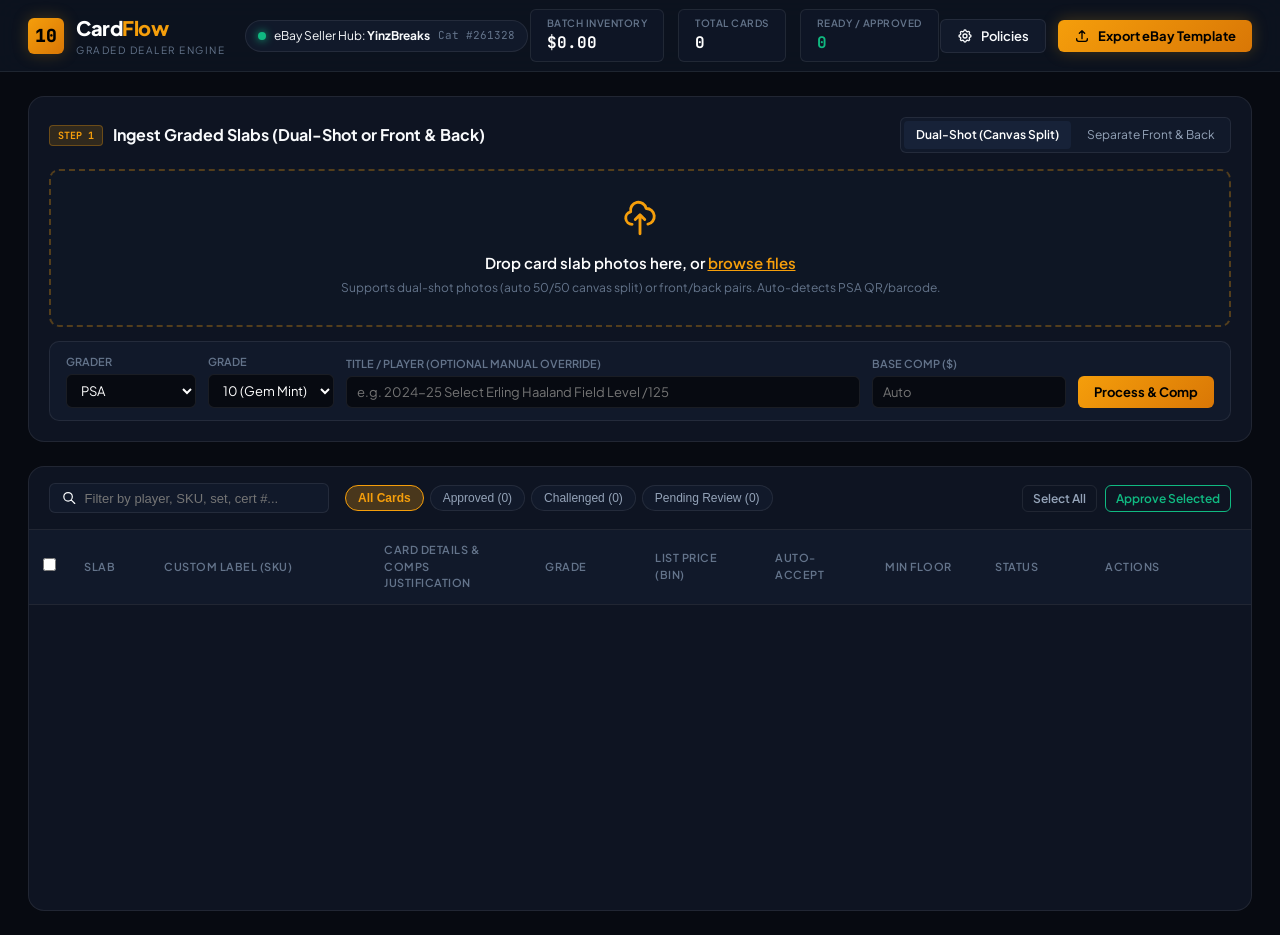
==== web/index.html @ dd4e36b8 "feat: enable multi-file selection and bulk dropzone upload with progress bar" ====
<!DOCTYPE html>
<html lang="en">
<head>
  <meta charset="UTF-8">
  <meta name="viewport" content="width=device-width, initial-scale=1.0">
  <title>CardFlow | Graded Trading Card Dealer Engine</title>
  <!-- Google Fonts: Plus Jakarta Sans & JetBrains Mono -->
  <link rel="preconnect" href="https://fonts.googleapis.com">
  <link rel="preconnect" href="https://fonts.gstatic.com" crossorigin>
  <link href="https://fonts.googleapis.com/css2?family=JetBrains+Mono:wght@400;500;600;700&family=Plus+Jakarta+Sans:wght@300;400;500;600;700;800&display=swap" rel="stylesheet">
  <link rel="stylesheet" href="/style.css?v=3">
</head>
<body>
  <div class="app-layout">
    <!-- Top Navigation & KPI Header -->
    <header class="app-header">
      <div class="header-left">
        <div class="brand-logo">
          <div class="logo-gem">
            <span>10</span>
          </div>
          <div class="brand-text">
            <h1>Card<span>Flow</span></h1>
            <span class="brand-sub">Graded Dealer Engine</span>
          </div>
        </div>
        <div class="ebay-status-pill" id="ebayStatusBtn" title="Click to configure eBay account & business policies">
          <span class="status-dot online"></span>
          <span class="status-label">eBay Seller Hub: <strong id="headerAccountName">YinzBreaks</strong></span>
          <span class="status-cat">Cat #261328</span>
        </div>
      </div>

      <!-- Batch Aggregate KPI Metrics -->
      <div class="batch-kpis">
        <div class="kpi-card">
          <span class="kpi-title">Batch Inventory</span>
          <span class="kpi-val" id="kpiTotalValue">$0.00</span>
        </div>
        <div class="kpi-card">
          <span class="kpi-title">Total Cards</span>
          <span class="kpi-val" id="kpiTotalCount">0</span>
        </div>
        <div class="kpi-card">
          <span class="kpi-title">Ready / Approved</span>
          <span class="kpi-val text-emerald" id="kpiApprovedCount">0</span>
        </div>
      </div>

      <div class="header-right">
        <button class="btn btn-secondary" id="openSettingsBtn">
          <svg width="16" height="16" fill="none" viewBox="0 0 24 24" stroke="currentColor"><path stroke-linecap="round" stroke-linejoin="round" stroke-width="2" d="M10.325 4.317c.426-1.756 2.924-1.756 3.35 0a1.724 1.724 0 002.573 1.066c1.543-.94 3.31.826 2.37 2.37a1.724 1.724 0 001.065 2.572c1.756.426 1.756 2.924 0 3.35a1.724 1.724 0 00-1.066 2.573c.94 1.543-.826 3.31-2.37 2.37a1.724 1.724 0 00-2.572 1.065c-.426 1.756-2.924 1.756-3.35 0a1.724 1.724 0 00-2.573-1.066c-1.543.94-3.31-.826-2.37-2.37a1.724 1.724 0 00-1.065-2.572c-1.756-.426-1.756-2.924 0-3.35a1.724 1.724 0 001.066-2.573c-.94-1.543.826-3.31 2.37-2.37.996.608 2.296.07 2.572-1.065z"/><path stroke-linecap="round" stroke-linejoin="round" stroke-width="2" d="M15 12a3 3 0 11-6 0 3 3 0 016 0z"/></svg>
          Policies
        </button>
        <button class="btn btn-primary btn-glow" id="exportEbayBtn">
          <svg width="16" height="16" fill="none" viewBox="0 0 24 24" stroke="currentColor"><path stroke-linecap="round" stroke-linejoin="round" stroke-width="2" d="M4 16v1a3 3 0 003 3h10a3 3 0 003-3v-1m-4-8l-4-4m0 0L8 8m4-4v12"/></svg>
          Export eBay Template
        </button>
      </div>
    </header>

    <!-- Main Workspace Content -->
    <main class="main-content">
      <!-- Ingestion & Upload Drawer / Panel -->
      <section class="ingestion-section">
        <div class="section-header">
          <div class="section-title">
            <span class="badge-tag">STEP 1</span>
            <h2>Ingest Graded Slabs (Dual-Shot or Front & Back)</h2>
          </div>
          <div class="upload-mode-toggle">
            <label class="mode-radio active">
              <input type="radio" name="uploadMode" value="dual" checked>
              <span>Dual-Shot (Canvas Split)</span>
            </label>
            <label class="mode-radio">
              <input type="radio" name="uploadMode" value="separate">
              <span>Separate Front & Back</span>
            </label>
          </div>
        </div>

        <div class="upload-box-wrapper" id="dropZone">
          <div class="drop-zone-inner" id="dropZoneInner">
            <div class="drop-icon">
              <svg width="38" height="38" fill="none" viewBox="0 0 24 24" stroke="currentColor">
                <path stroke-linecap="round" stroke-linejoin="round" stroke-width="1.8" d="M7 16a4 4 0 01-.88-7.903A5 5 0 1115.9 6L16 6a5 5 0 011 9.9M15 13l-3-3m0 0l-3 3m3-3v12"/>
              </svg>
            </div>
            <div class="drop-text">
              <h3>Drop card slab photos here, or <span class="browse-link">browse files</span></h3>
              <p class="drop-hint">Supports dual-shot photos (auto 50/50 canvas split) or front/back pairs. Auto-detects PSA QR/barcode.</p>
            </div>
            <input type="file" id="fileInput" accept="image/jpeg,image/png" multiple style="display: none;">
            <input type="file" id="frontInput" accept="image/jpeg,image/png" multiple style="display: none;">
            <input type="file" id="backInput" accept="image/jpeg,image/png" multiple style="display: none;">
          </div>

          <!-- Batch Upload Status & Progress -->
          <div class="batch-preview-bar" id="batchPreviewBar" style="display: none;">
            <div class="batch-info">
              <span class="badge-tag" id="batchCountBadge">0 SLABS QUEUED</span>
              <span class="batch-detail" id="batchDetailText">Ready for bulk ingestion</span>
            </div>
            <button class="btn btn-sm btn-secondary" id="clearBatchBtn" type="button">Clear Batch</button>
          </div>

          <div class="upload-progress-wrap" id="uploadProgressWrap" style="display: none;">
            <div class="progress-bar-track">
              <div class="progress-bar-fill" id="uploadProgressBar" style="width: 0%;"></div>
            </div>
            <div class="progress-status-text" id="uploadProgressText">Processing 1 of 10...</div>
          </div>

          <!-- Quick Slab Meta Extractor Fields (Optional Overrides) -->
          <div class="quick-meta-bar">
            <div class="meta-field">
              <label>Grader</label>
              <select id="quickGrader">
                <option value="PSA" selected>PSA</option>
                <option value="BGS">BGS (Beckett)</option>
                <option value="CGC">CGC</option>
                <option value="SGC">SGC</option>
              </select>
            </div>
            <div class="meta-field">
              <label>Grade</label>
              <select id="quickGrade">
                <option value="10" selected>10 (Gem Mint)</option>
                <option value="9.5">9.5 (Mint+)</option>
                <option value="9">9 (Mint)</option>
                <option value="8.5">8.5 (NM-MT+)</option>
                <option value="8">8 (NM-MT)</option>
              </select>
            </div>
            <div class="meta-field meta-flex">
              <label>Title / Player (Optional manual override)</label>
              <input type="text" id="quickTitle" placeholder="e.g. 2024-25 Select Erling Haaland Field Level /125">
            </div>
            <div class="meta-field">
              <label>Base Comp ($)</label>
              <input type="number" id="quickBasePrice" placeholder="Auto" step="0.01">
            </div>
            <button class="btn btn-primary" id="processUploadBtn">
              <span>Process & Comp</span>
            </button>
          </div>
        </div>
      </section>

      <!-- Batch Dealer Table Section -->
      <section class="dealer-table-section">
        <div class="table-toolbar">
          <div class="toolbar-left">
            <div class="search-box">
              <svg width="16" height="16" fill="none" viewBox="0 0 24 24" stroke="currentColor"><path stroke-linecap="round" stroke-linejoin="round" stroke-width="2" d="M21 21l-6-6m2-5a7 7 0 11-14 0 7 7 0 0114 0z"/></svg>
              <input type="text" id="tableSearch" placeholder="Filter by player, SKU, set, cert #...">
            </div>
            <div class="filter-pills">
              <button class="pill active" data-filter="all">All Cards</button>
              <button class="pill" data-filter="APPROVED">Approved (<span id="countApproved">0</span>)</button>
              <button class="pill" data-filter="CHALLENGED">Challenged (<span id="countChallenged">0</span>)</button>
              <button class="pill" data-filter="COMPED">Pending Review (<span id="countComped">0</span>)</button>
            </div>
          </div>
          <div class="toolbar-right">
            <button class="btn btn-outline btn-sm" id="selectAllBtn">Select All</button>
            <button class="btn btn-outline-success btn-sm" id="approveSelectedBtn">Approve Selected</button>
          </div>
        </div>

        <div class="table-container">
          <table class="card-grid-table">
            <thead>
              <tr>
                <th width="40"><input type="checkbox" id="masterCheckbox"></th>
                <th width="80">Slab</th>
                <th width="220">Custom Label (SKU)</th>
                <th>Card Details & Comps Justification</th>
                <th width="110">Grade</th>
                <th width="120">List Price (BIN)</th>
                <th width="110">Auto-Accept</th>
                <th width="110">Min Floor</th>
                <th width="110">Status</th>
                <th width="160">Actions</th>
              </tr>
            </thead>
            <tbody id="cardTableBody">
              <!-- Dynamically rendered card rows -->
            </tbody>
          </table>
          <div class="table-empty-state" id="tableEmptyState" style="display: none;">
            <p>No cards match your filter criteria.</p>
          </div>
        </div>
      </section>
    </main>
  </div>

  <!-- INSPECT & CHALLENGE COMP MODAL -->
  <div class="modal-backdrop" id="challengeModal">
    <!-- Floating Backdrop Navigation Buttons -->
    <button class="floating-nav-btn floating-prev" id="floatingPrevCardBtn" title="Previous Record (← key)">
      <svg width="22" height="22" fill="none" viewBox="0 0 24 24" stroke="currentColor">
        <path stroke-linecap="round" stroke-linejoin="round" stroke-width="2.5" d="M15 19l-7-7 7-7"/>
      </svg>
    </button>
    <button class="floating-nav-btn floating-next" id="floatingNextCardBtn" title="Next Record (→ key)">
      <svg width="22" height="22" fill="none" viewBox="0 0 24 24" stroke="currentColor">
        <path stroke-linecap="round" stroke-linejoin="round" stroke-width="2.5" d="M9 5l7 7-7 7"/>
      </svg>
    </button>

    <div class="modal-drawer">
      <div class="modal-header">
        <div class="modal-title-wrap">
          <div class="modal-tag-row">
            <span class="badge-tag">INSPECT & CHALLENGE</span>
            <div class="modal-nav-controls">
              <button class="nav-arrow-btn" id="modalPrevCardBtn" title="Previous Record (← key)">
                <svg width="14" height="14" fill="none" viewBox="0 0 24 24" stroke="currentColor"><path stroke-linecap="round" stroke-linejoin="round" stroke-width="2.5" d="M15 19l-7-7 7-7"/></svg>
              </button>
              <span class="nav-counter-pill" id="modalNavCounter">Card 1 of 18</span>
              <button class="nav-arrow-btn" id="modalNextCardBtn" title="Next Record (→ key)">
                <svg width="14" height="14" fill="none" viewBox="0 0 24 24" stroke="currentColor"><path stroke-linecap="round" stroke-linejoin="round" stroke-width="2.5" d="M9 5l7 7-7 7"/></svg>
              </button>
              <span class="keyboard-nav-hint"><kbd>←</kbd> <kbd>→</kbd></span>
            </div>
          </div>
          <h2 id="modalCardTitle">2022-23 Panini Donruss FIFA Alejandro Garnacho</h2>
        </div>
        <button class="modal-close" id="closeModalBtn">&times;</button>
      </div>

      <div class="modal-body">
        <!-- Left: Interactive 3D Flip Card Component -->
        <div class="modal-col-left">
          <div class="flip-card-viewport">
            <div class="flip-card-inner" id="modalFlipCard">
              <div class="flip-card-front">
                <img id="modalFrontImg" src="" alt="Card Front">
                <span class="flip-tag">FRONT</span>
              </div>
              <div class="flip-card-back">
                <img id="modalBackImg" src="" alt="Card Back">
                <span class="flip-tag">BACK</span>
              </div>
            </div>
          </div>
          <div class="flip-controls">
            <button class="btn btn-secondary btn-sm" id="flipToggleBtn">
              <svg width="14" height="14" fill="none" viewBox="0 0 24 24" stroke="currentColor"><path stroke-linecap="round" stroke-linejoin="round" stroke-width="2" d="M4 4v5h.582m15.356 2A8.001 8.001 0 004.582 9m0 0H9m11 11v-5h-.581m0 0a8.003 8.003 0 01-15.357-2m15.357 2H15"/></svg>
              Flip Slab (Front / Back)
            </button>
            <span class="flip-hint">Click card or button to inspect reverse scan</span>
          </div>

          <div class="sku-display-box">
            <label>Custom Label (SKU)</label>
            <div class="sku-code" id="modalSkuCode">MUN-GARNACHO-199-PSA10</div>
            <div class="cert-code" id="modalCertCode">Cert #101889066 • PSA Gem Mint 10</div>
          </div>
        </div>

        <!-- Right: Valuation Engine, Comps Table & Challenge Prompt -->
        <div class="modal-col-right">
          <!-- Valuation Justification Rationale Box -->
          <div class="rationale-box">
            <div class="rationale-header">
              <svg width="18" height="18" fill="none" viewBox="0 0 24 24" stroke="currentColor"><path stroke-linecap="round" stroke-linejoin="round" stroke-width="2" d="M9 12l2 2 4-4m5.618-4.016A11.955 11.955 0 0112 2.944a11.955 11.955 0 01-8.618 3.04A12.02 12.02 0 003 9c0 5.591 3.824 10.29 9 11.622 5.176-1.332 9-6.03 9-11.622 0-1.042-.133-2.052-.382-3.016z"/></svg>
              <span>Valuation Logic & Comp Justification</span>
            </div>
            <p id="modalJustificationText" class="rationale-text"></p>
          </div>

          <!-- Recent Historical Comps Table -->
          <div class="comps-table-wrap">
            <h4>Recent Comparable Sales</h4>
            <table class="comps-table">
              <thead>
                <tr>
                  <th>Platform</th>
                  <th>Date</th>
                  <th>Grade</th>
                  <th style="text-align: right;">Sale Price</th>
                </tr>
              </thead>
              <tbody id="modalCompsBody">
                <!-- Comps populated by JS -->
              </tbody>
            </table>
          </div>

          <!-- Challenge Prompt & Pricing Overrides -->
          <div class="challenge-editor-wrap">
            <div class="challenge-header">
              <h4>Challenge This Comp</h4>
              <span class="challenge-sub">Submit feedback or enter manual prices to re-evaluate floors</span>
            </div>

            <textarea id="challengeFeedback" placeholder="e.g. This is a serial numbered /25 Pink parallel, not the unnumbered base. High demand rookie piece. Bump price 20%."></textarea>

            <div class="quick-chips">
              <button class="chip" data-text="+15% Serial Numbered / Low Print">+15% Serial Numbered</button>
              <button class="chip" data-text="+10% High Demand Star">+10% Star Player</button>
              <button class="chip" data-text="-10% Liquidation Pricing">-10% Quick Sale</button>
              <button class="chip" data-text="Comp was raw, card is PSA 10">PSA 10 Premium</button>
            </div>

            <!-- Floor & Price Override Controls -->
            <div class="override-grid">
              <div class="override-field">
                <label>List Price (BIN)</label>
                <div class="input-dollar">
                  <span>$</span>
                  <input type="number" id="modalListPrice" step="0.01">
                </div>
              </div>
              <div class="override-field">
                <label>Auto-Accept (85%)</label>
                <div class="input-dollar">
                  <span>$</span>
                  <input type="number" id="modalAutoAccept" step="0.01">
                </div>
              </div>
              <div class="override-field">
                <label>Min Floor (75%)</label>
                <div class="input-dollar">
                  <span>$</span>
                  <input type="number" id="modalMinOffer" step="0.01">
                </div>
              </div>
            </div>

            <div class="modal-footer-actions">
              <button class="btn btn-secondary" id="applyChallengeBtn">
                <svg width="16" height="16" fill="none" viewBox="0 0 24 24" stroke="currentColor"><path stroke-linecap="round" stroke-linejoin="round" stroke-width="2" d="M4 4v5h.582m15.356 2A8.001 8.001 0 004.582 9m0 0H9m11 11v-5h-.581m0 0a8.003 8.003 0 01-15.357-2m15.357 2H15"/></svg>
                Recalculate with Challenge
              </button>
              <button class="btn btn-success" id="modalApproveBtn">
                <svg width="16" height="16" fill="none" viewBox="0 0 24 24" stroke="currentColor"><path stroke-linecap="round" stroke-linejoin="round" stroke-width="2" d="M5 13l4 4L19 7"/></svg>
                Approve & Save Pricing
              </button>
            </div>
          </div>
        </div>
      </div>
    </div>
  </div>

  <!-- EXPORT SUMMARY MODAL -->
  <div class="modal-backdrop" id="exportModal">
    <div class="modal-card">
      <div class="modal-header">
        <div class="modal-title-wrap">
          <span class="badge-tag tag-emerald">READY TO UPLOAD</span>
          <h2>Generated eBay Category Bulk Template</h2>
        </div>
        <button class="modal-close" id="closeExportModalBtn">&times;</button>
      </div>
      <div class="modal-card-content">
        <div class="export-stats-grid">
          <div class="stat-box">
            <span class="stat-label">Total Listings</span>
            <span class="stat-val" id="exportTotalCount">19</span>
          </div>
          <div class="stat-box">
            <span class="stat-label">Total Inventory Value</span>
            <span class="stat-val" id="exportTotalValue">$4,124.90</span>
          </div>
          <div class="stat-box">
            <span class="stat-label">Category Target</span>
            <span class="stat-val">261328 (Singles)</span>
          </div>
        </div>

        <div class="export-policy-summary">
          <h4>Pre-Populated Business Policies:</h4>
          <ul>
            <li><strong>Shipping:</strong> <span id="exportShipping">Flat: USPSParcel $5.00</span></li>
            <li><strong>Returns:</strong> <span id="exportReturns">Returns (ID: 255419358020)</span></li>
            <li><strong>Payments:</strong> <span id="exportPayments">Payment Policy (ID: 255419355020)</span></li>
            <li><strong>Photo URLs:</strong> Validated pipe-delimited CDN endpoints</li>
          </ul>
        </div>

        <div class="download-actions">
          <a class="btn btn-primary btn-lg" id="downloadCsvBtn" href="/api/download/eBay_Bulk_Upload_Completed.csv" download>
            <svg width="18" height="18" fill="none" viewBox="0 0 24 24" stroke="currentColor"><path stroke-linecap="round" stroke-linejoin="round" stroke-width="2" d="M4 16v1a3 3 0 003 3h10a3 3 0 003-3v-1m-4-4l-4 4m0 0l-4-4m4 4V4"/></svg>
            Download eBay CSV (Recommended)
          </a>
          <a class="btn btn-secondary btn-lg" id="downloadXlsxBtn" href="/api/download/eBay_Bulk_Upload_Completed.xlsx" download>
            <svg width="18" height="18" fill="none" viewBox="0 0 24 24" stroke="currentColor"><path stroke-linecap="round" stroke-linejoin="round" stroke-width="2" d="M9 17v-2m3 2v-4m3 4v-6m2 10H7a2 2 0 01-2-2V5a2 2 0 012-2h5.586a1 1 0 01.707.293l5.414 5.414a1 1 0 01.293.707V19a2 2 0 01-2 2z"/></svg>
            Download Excel XLSX
          </a>
        </div>

        <div class="hub-link-banner">
          <p>Ready for upload? Open eBay Seller Hub Reports to submit your CSV:</p>
          <a href="https://www.ebay.com/sh/reports/uploads" target="_blank" class="btn-link">Open eBay Seller Hub Reports Uploads &rarr;</a>
        </div>
      </div>
    </div>
  </div>

  <!-- SETTINGS MODAL -->
  <div class="modal-backdrop" id="settingsModal">
    <div class="modal-card">
      <div class="modal-header">
        <div class="modal-title-wrap">
          <span class="badge-tag">SETTINGS</span>
          <h2>eBay Account & Business Policies</h2>
        </div>
        <button class="modal-close" id="closeSettingsModalBtn">&times;</button>
      </div>
      <div class="modal-card-content">
        <div class="form-group">
          <label>eBay Account User ID</label>
          <input type="text" id="settingAccount" value="YinzBreaks">
        </div>
        <div class="form-group">
          <label>Shipping Profile Name</label>
          <input type="text" id="settingShipping" value="Flat: USPSParcel $5.00, 2 business days (255602283020) - (ID: 255602283020)">
        </div>
        <div class="form-group">
          <label>Return Profile Name</label>
          <input type="text" id="settingReturns" value="Returns - (ID: 255419358020)">
        </div>
        <div class="form-group">
          <label>Payment Profile Name</label>
          <input type="text" id="settingPayments" value="Payment Policy - (ID: 255419355020)">
        </div>
        <div class="form-group">
          <label>Item Location</label>
          <input type="text" id="settingLocation" value="Bethlehem PA">
        </div>
        <div class="form-group">
          <label>Public CDN Base URL</label>
          <input type="text" id="settingCdn" value="https://cdn.jsdelivr.net/gh/YinzBreaks/ebay-card-assets@main">
        </div>
        <button class="btn btn-primary" id="saveSettingsBtn" style="width: 100%;">Save Policy Settings</button>
      </div>
    </div>
  </div>

  <script src="/app.js?v=3"></script>
</body>
</html>
---- style.css ----
:root {
  --bg-dark: #070a11;
  --bg-card: #0e1422;
  --bg-card-hover: #131b2e;
  --bg-panel: #11192a;
  --bg-accent: #172238;
  
  --border-color: rgba(255, 255, 255, 0.08);
  --border-active: rgba(245, 158, 11, 0.4);
  --border-glow: rgba(59, 130, 246, 0.5);

  --text-primary: #f8fafc;
  --text-secondary: #94a3b8;
  --text-muted: #64748b;

  --psa-gold: #f59e0b;
  --psa-gold-glow: rgba(245, 158, 11, 0.25);
  --psa-red: #ef4444;
  --bgs-blue: #3b82f6;
  --emerald: #10b981;
  --purple: #a855f7;

  --font-main: 'Plus Jakarta Sans', system-ui, -apple-system, sans-serif;
  --font-mono: 'JetBrains Mono', monospace;

  --radius-sm: 6px;
  --radius-md: 10px;
  --radius-lg: 16px;
}

* {
  box-sizing: border-box;
  margin: 0;
  padding: 0;
}

body {
  background-color: var(--bg-dark);
  color: var(--text-primary);
  font-family: var(--font-main);
  font-size: 14px;
  line-height: 1.5;
  overflow-x: hidden;
  min-height: 100vh;
}

/* Base Layout */
.app-layout {
  display: flex;
  flex-direction: column;
  min-height: 100vh;
}

/* Header */
.app-header {
  height: 72px;
  background: rgba(14, 20, 34, 0.85);
  backdrop-filter: blur(14px);
  border-bottom: 1px solid var(--border-color);
  display: flex;
  align-items: center;
  justify-content: space-between;
  padding: 0 28px;
  position: sticky;
  top: 0;
  z-index: 100;
}

.header-left {
  display: flex;
  align-items: center;
  gap: 20px;
}

.brand-logo {
  display: flex;
  align-items: center;
  gap: 12px;
}

.logo-gem {
  width: 36px;
  height: 36px;
  background: linear-gradient(135deg, #f59e0b 0%, #d97706 100%);
  border-radius: var(--radius-sm);
  display: flex;
  align-items: center;
  justify-content: center;
  font-family: var(--font-mono);
  font-weight: 800;
  font-size: 18px;
  color: #000;
  box-shadow: 0 0 16px var(--psa-gold-glow);
}

.brand-text h1 {
  font-size: 20px;
  font-weight: 800;
  letter-spacing: -0.5px;
  color: #fff;
}

.brand-text h1 span {
  color: var(--psa-gold);
}

.brand-sub {
  font-size: 10px;
  text-transform: uppercase;
  letter-spacing: 1.5px;
  color: var(--text-muted);
  display: block;
}

.ebay-status-pill {
  display: flex;
  align-items: center;
  gap: 8px;
  background: var(--bg-panel);
  border: 1px solid var(--border-color);
  padding: 6px 12px;
  border-radius: 20px;
  font-size: 12px;
  cursor: pointer;
  transition: all 0.2s ease;
}

.ebay-status-pill:hover {
  border-color: var(--psa-gold);
}

.status-dot {
  width: 8px;
  height: 8px;
  border-radius: 50%;
}

.status-dot.online {
  background: var(--emerald);
  box-shadow: 0 0 8px var(--emerald);
}

.status-cat {
  color: var(--text-muted);
  font-family: var(--font-mono);
  font-size: 11px;
}

/* KPI Cards */
.batch-kpis {
  display: flex;
  align-items: center;
  gap: 14px;
}

.kpi-card {
  background: rgba(17, 25, 42, 0.6);
  border: 1px solid var(--border-color);
  border-radius: var(--radius-sm);
  padding: 6px 16px;
  display: flex;
  flex-direction: column;
}

.kpi-title {
  font-size: 10px;
  text-transform: uppercase;
  color: var(--text-muted);
  font-weight: 600;
  letter-spacing: 0.5px;
}

.kpi-val {
  font-family: var(--font-mono);
  font-size: 16px;
  font-weight: 700;
  color: #fff;
}

.text-emerald {
  color: var(--emerald);
}

.header-right {
  display: flex;
  align-items: center;
  gap: 12px;
}

/* Buttons */
.btn {
  display: inline-flex;
  align-items: center;
  gap: 8px;
  padding: 8px 16px;
  border-radius: var(--radius-sm);
  font-family: var(--font-main);
  font-size: 13px;
  font-weight: 600;
  cursor: pointer;
  transition: all 0.2s ease;
  border: none;
  text-decoration: none;
}

.btn-primary {
  background: linear-gradient(135deg, #f59e0b 0%, #d97706 100%);
  color: #000;
  font-weight: 700;
}

.btn-primary:hover {
  filter: brightness(1.1);
  transform: translateY(-1px);
}

.btn-glow {
  box-shadow: 0 0 16px var(--psa-gold-glow);
}

.btn-secondary {
  background: var(--bg-panel);
  border: 1px solid var(--border-color);
  color: var(--text-primary);
}

.btn-secondary:hover {
  background: var(--bg-accent);
  border-color: rgba(255, 255, 255, 0.15);
}

.btn-success {
  background: var(--emerald);
  color: #fff;
}

.btn-success:hover {
  filter: brightness(1.1);
}

.btn-outline {
  background: transparent;
  border: 1px solid var(--border-color);
  color: var(--text-secondary);
}

.btn-outline:hover {
  border-color: #fff;
  color: #fff;
}

.btn-outline-success {
  background: transparent;
  border: 1px solid var(--emerald);
  color: var(--emerald);
}

.btn-outline-success:hover {
  background: rgba(16, 185, 129, 0.1);
}

.btn-sm {
  padding: 5px 10px;
  font-size: 12px;
}

.btn-lg {
  padding: 12px 20px;
  font-size: 14px;
}

.btn-link {
  color: var(--bgs-blue);
  text-decoration: none;
  font-weight: 600;
}

.btn-link:hover {
  text-decoration: underline;
}

/* Main Content Area */
.main-content {
  flex: 1;
  padding: 24px 28px;
  display: flex;
  flex-direction: column;
  gap: 24px;
}

/* Ingestion Section */
.ingestion-section {
  background: var(--bg-card);
  border: 1px solid var(--border-color);
  border-radius: var(--radius-lg);
  padding: 20px;
}

.section-header {
  display: flex;
  align-items: center;
  justify-content: space-between;
  margin-bottom: 16px;
}

.section-title {
  display: flex;
  align-items: center;
  gap: 10px;
}

.section-title h2 {
  font-size: 16px;
  font-weight: 700;
}

.badge-tag {
  background: rgba(245, 158, 11, 0.15);
  color: var(--psa-gold);
  border: 1px solid rgba(245, 158, 11, 0.3);
  padding: 2px 8px;
  border-radius: 4px;
  font-family: var(--font-mono);
  font-size: 10px;
  font-weight: 700;
}

.tag-emerald {
  background: rgba(16, 185, 129, 0.15);
  color: var(--emerald);
  border-color: rgba(16, 185, 129, 0.3);
}

.upload-mode-toggle {
  display: flex;
  background: var(--bg-panel);
  border: 1px solid var(--border-color);
  border-radius: var(--radius-sm);
  padding: 3px;
  gap: 4px;
}

.mode-radio {
  display: flex;
  align-items: center;
  padding: 5px 12px;
  border-radius: 4px;
  font-size: 12px;
  cursor: pointer;
  color: var(--text-secondary);
  transition: all 0.2s;
}

.mode-radio input {
  display: none;
}

.mode-radio.active {
  background: var(--bg-accent);
  color: #fff;
  font-weight: 600;
}

/* Drop Zone */
.upload-box-wrapper {
  display: flex;
  flex-direction: column;
  gap: 14px;
}

.drop-zone-inner {
  border: 2px dashed rgba(245, 158, 11, 0.3);
  background: rgba(17, 25, 42, 0.4);
  border-radius: var(--radius-md);
  padding: 28px;
  display: flex;
  flex-direction: column;
  align-items: center;
  justify-content: center;
  gap: 10px;
  cursor: pointer;
  transition: all 0.25s ease;
}

.drop-zone-inner:hover, .drop-zone-inner.dragover {
  border-color: var(--psa-gold);
  background: rgba(245, 158, 11, 0.05);
  box-shadow: 0 0 24px rgba(245, 158, 11, 0.1);
}

.drop-icon {
  color: var(--psa-gold);
}

.drop-text {
  text-align: center;
}

.drop-text h3 {
  font-size: 15px;
  font-weight: 600;
  color: #fff;
}

.browse-link {
  color: var(--psa-gold);
  text-decoration: underline;
}

.drop-hint {
  font-size: 12px;
  color: var(--text-muted);
  margin-top: 4px;
}

/* Batch Upload Preview & Progress */
.batch-preview-bar {
  display: flex;
  align-items: center;
  justify-content: space-between;
  background: rgba(245, 158, 11, 0.08);
  border: 1px solid rgba(245, 158, 11, 0.3);
  padding: 10px 16px;
  border-radius: var(--radius-sm);
  animation: fadeIn 0.2s ease-out;
}

.batch-info {
  display: flex;
  align-items: center;
  gap: 10px;
}

.batch-detail {
  font-size: 13px;
  color: var(--text-main);
  font-weight: 500;
}

.upload-progress-wrap {
  display: flex;
  flex-direction: column;
  gap: 6px;
  background: var(--bg-panel);
  border: 1px solid var(--border-color);
  padding: 12px 16px;
  border-radius: var(--radius-sm);
  animation: fadeIn 0.2s ease-out;
}

.progress-bar-track {
  width: 100%;
  height: 8px;
  background: var(--bg-dark);
  border-radius: 4px;
  overflow: hidden;
  border: 1px solid rgba(255, 255, 255, 0.05);
}

.progress-bar-fill {
  height: 100%;
  background: linear-gradient(90deg, var(--psa-gold), var(--emerald));
  border-radius: 4px;
  transition: width 0.3s cubic-bezier(0.4, 0, 0.2, 1);
  box-shadow: 0 0 10px var(--psa-gold-glow);
}

.progress-status-text {
  font-family: var(--font-mono);
  font-size: 12px;
  font-weight: 600;
  color: var(--psa-gold);
}

/* Quick Meta Bar */
.quick-meta-bar {
  display: flex;
  align-items: flex-end;
  gap: 12px;
  background: var(--bg-panel);
  border: 1px solid var(--border-color);
  padding: 12px 16px;
  border-radius: var(--radius-md);
}

.meta-field {
  display: flex;
  flex-direction: column;
  gap: 4px;
}

.meta-flex {
  flex: 1;
}

.meta-field label {
  font-size: 11px;
  font-weight: 600;
  color: var(--text-muted);
  text-transform: uppercase;
}

.meta-field input, .meta-field select {
  background: var(--bg-dark);
  border: 1px solid var(--border-color);
  border-radius: var(--radius-sm);
  color: #fff;
  padding: 7px 10px;
  font-size: 13px;
  font-family: var(--font-main);
  outline: none;
}

.meta-field input:focus, .meta-field select:focus {
  border-color: var(--psa-gold);
}

/* Dealer Batch Table */
.dealer-table-section {
  background: var(--bg-card);
  border: 1px solid var(--border-color);
  border-radius: var(--radius-lg);
  display: flex;
  flex-direction: column;
  overflow: hidden;
}

.table-toolbar {
  padding: 16px 20px;
  border-bottom: 1px solid var(--border-color);
  display: flex;
  align-items: center;
  justify-content: space-between;
  gap: 16px;
}

.toolbar-left {
  display: flex;
  align-items: center;
  gap: 16px;
  flex: 1;
}

.search-box {
  display: flex;
  align-items: center;
  gap: 8px;
  background: var(--bg-panel);
  border: 1px solid var(--border-color);
  border-radius: var(--radius-sm);
  padding: 6px 12px;
  width: 280px;
}

.search-box input {
  background: transparent;
  border: none;
  color: #fff;
  font-size: 13px;
  outline: none;
  width: 100%;
}

.filter-pills {
  display: flex;
  gap: 6px;
}

.pill {
  background: var(--bg-panel);
  border: 1px solid var(--border-color);
  color: var(--text-secondary);
  padding: 5px 12px;
  border-radius: 16px;
  font-size: 12px;
  cursor: pointer;
  transition: all 0.2s;
}

.pill.active {
  background: var(--psa-gold-glow);
  border-color: var(--psa-gold);
  color: var(--psa-gold);
  font-weight: 600;
}

.toolbar-right {
  display: flex;
  gap: 8px;
}

/* Table Container */
.table-container {
  overflow-x: auto;
  min-height: 380px;
}

.card-grid-table {
  width: 100%;
  border-collapse: collapse;
  text-align: left;
}

.card-grid-table th {
  background: var(--bg-panel);
  color: var(--text-muted);
  font-size: 11px;
  text-transform: uppercase;
  letter-spacing: 0.5px;
  padding: 12px 14px;
  font-weight: 600;
  border-bottom: 1px solid var(--border-color);
}

.card-grid-table td {
  padding: 12px 14px;
  border-bottom: 1px solid var(--border-color);
  vertical-align: middle;
}

.card-grid-table tbody tr {
  transition: background 0.15s ease;
}

.card-grid-table tbody tr:hover {
  background: var(--bg-card-hover);
}

/* Row Items */
.slab-thumb-wrap {
  width: 52px;
  height: 78px;
  border-radius: 6px;
  overflow: hidden;
  border: 1px solid var(--border-color);
  cursor: pointer;
  position: relative;
  background: #080c14;
  display: flex;
  align-items: center;
  justify-content: center;
  box-shadow: 0 2px 8px rgba(0, 0, 0, 0.4);
  transition: all 0.2s ease;
}

.slab-thumb-wrap img {
  width: 100%;
  height: 100%;
  object-fit: contain;
  transition: transform 0.25s ease;
}

.slab-thumb-wrap:hover {
  border-color: var(--psa-gold);
  box-shadow: 0 0 14px var(--psa-gold-glow);
}

.slab-thumb-wrap:hover img {
  transform: scale(1.08);
}

.sku-pill {
  font-family: var(--font-mono);
  font-size: 11px;
  font-weight: 700;
  background: rgba(255, 255, 255, 0.05);
  border: 1px solid var(--border-color);
  padding: 3px 8px;
  border-radius: 4px;
  color: #e2e8f0;
  display: inline-block;
  cursor: pointer;
}

.sku-pill:hover {
  border-color: var(--psa-gold);
}

.card-title-cell {
  display: flex;
  flex-direction: column;
  gap: 3px;
}

.card-title-text {
  font-size: 13px;
  font-weight: 600;
  color: #fff;
  max-width: 440px;
  white-space: nowrap;
  overflow: hidden;
  text-overflow: ellipsis;
}

.card-meta-sub {
  font-size: 11px;
  color: var(--text-secondary);
  display: flex;
  align-items: center;
  gap: 8px;
}

.justification-snippet {
  font-size: 11px;
  color: var(--psa-gold);
  background: rgba(245, 158, 11, 0.06);
  padding: 2px 6px;
  border-radius: 3px;
  margin-top: 3px;
  max-width: 480px;
  white-space: nowrap;
  overflow: hidden;
  text-overflow: ellipsis;
}

/* Badges */
.grade-badge {
  display: inline-flex;
  align-items: center;
  gap: 4px;
  font-family: var(--font-mono);
  font-size: 11px;
  font-weight: 700;
  padding: 3px 8px;
  border-radius: 4px;
  border: 1px solid transparent;
}

.badge-psa-10 {
  background: rgba(245, 158, 11, 0.15);
  color: var(--psa-gold);
  border-color: rgba(245, 158, 11, 0.4);
  box-shadow: 0 0 10px rgba(245, 158, 11, 0.15);
}

.badge-psa-9 {
  background: rgba(148, 163, 184, 0.15);
  color: #cbd5e1;
  border-color: rgba(148, 163, 184, 0.3);
}

.badge-bgs {
  background: rgba(59, 130, 246, 0.15);
  color: var(--bgs-blue);
  border-color: rgba(59, 130, 246, 0.4);
}

/* Price Inputs (Inline editable) */
.price-input-wrap {
  display: flex;
  align-items: center;
  background: var(--bg-dark);
  border: 1px solid var(--border-color);
  border-radius: 4px;
  padding: 3px 6px;
  width: 95px;
}

.price-input-wrap span {
  color: var(--text-muted);
  font-size: 12px;
  font-family: var(--font-mono);
}

.price-input-wrap input {
  background: transparent;
  border: none;
  color: #fff;
  font-family: var(--font-mono);
  font-weight: 700;
  font-size: 13px;
  width: 100%;
  outline: none;
  text-align: right;
}

.price-input-wrap:focus-within {
  border-color: var(--psa-gold);
  box-shadow: 0 0 8px rgba(245, 158, 11, 0.2);
}

/* Status Badges */
.status-tag {
  font-size: 10px;
  font-weight: 700;
  font-family: var(--font-mono);
  text-transform: uppercase;
  padding: 3px 8px;
  border-radius: 4px;
  display: inline-block;
}

.status-tag.APPROVED {
  background: rgba(16, 185, 129, 0.15);
  color: var(--emerald);
  border: 1px solid rgba(16, 185, 129, 0.3);
}

.status-tag.CHALLENGED {
  background: rgba(168, 85, 247, 0.15);
  color: var(--purple);
  border: 1px solid rgba(168, 85, 247, 0.3);
}

.status-tag.COMPED {
  background: rgba(245, 158, 11, 0.15);
  color: var(--psa-gold);
  border: 1px solid rgba(245, 158, 11, 0.3);
}

/* Actions in Table */
.action-cell {
  display: flex;
  align-items: center;
  gap: 6px;
}

/* Empty State */
.table-empty-state {
  padding: 40px;
  text-align: center;
  color: var(--text-muted);
}

/* MODALS & DRAWERS */
.modal-backdrop {
  position: fixed;
  inset: 0;
  background: rgba(0, 0, 0, 0.75);
  backdrop-filter: blur(8px);
  z-index: 1000;
  display: none;
  align-items: center;
  justify-content: center;
  opacity: 0;
  transition: opacity 0.25s ease;
}

.modal-backdrop.open {
  display: flex;
  opacity: 1;
}

/* Inspect Drawer */
.modal-drawer {
  background: var(--bg-card);
  border: 1px solid var(--border-color);
  border-radius: var(--radius-lg);
  width: 90%;
  max-width: 1060px;
  max-height: 92vh;
  display: flex;
  flex-direction: column;
  box-shadow: 0 20px 60px rgba(0, 0, 0, 0.8);
  overflow: hidden;
}

.modal-header {
  padding: 18px 24px;
  border-bottom: 1px solid var(--border-color);
  display: flex;
  align-items: center;
  justify-content: space-between;
}

/* Floating Backdrop Nav Buttons */
.floating-nav-btn {
  position: absolute;
  top: 50%;
  transform: translateY(-50%);
  width: 48px;
  height: 48px;
  border-radius: 50%;
  background: rgba(15, 23, 42, 0.88);
  border: 1px solid rgba(255, 255, 255, 0.14);
  color: var(--text-muted);
  display: flex;
  align-items: center;
  justify-content: center;
  cursor: pointer;
  backdrop-filter: blur(12px);
  box-shadow: 0 8px 32px rgba(0, 0, 0, 0.6);
  transition: all 0.2s cubic-bezier(0.4, 0, 0.2, 1);
  z-index: 1020;
}

.floating-nav-btn:hover {
  background: rgba(245, 158, 11, 0.18);
  border-color: var(--psa-gold);
  color: var(--psa-gold);
  transform: translateY(-50%) scale(1.12);
  box-shadow: 0 0 20px var(--psa-gold-glow);
}

.floating-nav-btn:active {
  transform: translateY(-50%) scale(0.95);
}

.floating-prev {
  left: max(16px, calc(50% - 530px - 64px));
}

.floating-next {
  right: max(16px, calc(50% - 530px - 64px));
}

/* Modal Title & Navigation Row */
.modal-tag-row {
  display: flex;
  align-items: center;
  gap: 12px;
}

.modal-nav-controls {
  display: inline-flex;
  align-items: center;
  gap: 6px;
  background: var(--bg-dark);
  border: 1px solid var(--border-color);
  padding: 3px 8px;
  border-radius: 20px;
}

.nav-arrow-btn {
  background: transparent;
  border: none;
  color: var(--text-muted);
  width: 22px;
  height: 22px;
  border-radius: 50%;
  display: flex;
  align-items: center;
  justify-content: center;
  cursor: pointer;
  transition: all 0.15s ease;
}

.nav-arrow-btn:hover {
  background: var(--psa-gold-glow);
  color: var(--psa-gold);
}

.nav-counter-pill {
  font-family: var(--font-mono);
  font-size: 11px;
  font-weight: 600;
  color: var(--text-main);
  padding: 0 4px;
  letter-spacing: 0.3px;
}

.keyboard-nav-hint {
  display: flex;
  align-items: center;
  gap: 3px;
  margin-left: 4px;
  border-left: 1px solid var(--border-color);
  padding-left: 8px;
}

.keyboard-nav-hint kbd {
  background: rgba(255, 255, 255, 0.08);
  border: 1px solid rgba(255, 255, 255, 0.15);
  border-radius: 4px;
  padding: 1px 5px;
  font-family: var(--font-mono);
  font-size: 10px;
  color: var(--text-muted);
  box-shadow: 0 1px 2px rgba(0, 0, 0, 0.4);
}

.modal-title-wrap h2 {
  font-size: 17px;
  font-weight: 700;
  margin-top: 4px;
}

.modal-close {
  background: transparent;
  border: none;
  color: var(--text-muted);
  font-size: 26px;
  cursor: pointer;
  line-height: 1;
}

.modal-close:hover {
  color: #fff;
}

.modal-body {
  display: grid;
  grid-template-columns: 380px 1fr;
  overflow-y: auto;
}

/* 3D Flip Card Component */
.modal-col-left {
  background: var(--bg-dark);
  padding: 24px;
  border-right: 1px solid var(--border-color);
  display: flex;
  flex-direction: column;
  align-items: center;
  gap: 16px;
}

.flip-card-viewport {
  width: 280px;
  height: 390px;
  perspective: 1000px;
}

.flip-card-inner {
  width: 100%;
  height: 100%;
  position: relative;
  transform-style: preserve-3d;
  transition: transform 0.6s cubic-bezier(0.4, 0, 0.2, 1);
  cursor: pointer;
}

.flip-card-inner.flipped {
  transform: rotateY(180deg);
}

.flip-card-front, .flip-card-back {
  position: absolute;
  width: 100%;
  height: 100%;
  backface-visibility: hidden;
  border-radius: var(--radius-md);
  overflow: hidden;
  border: 2px solid rgba(245, 158, 11, 0.3);
  box-shadow: 0 10px 30px rgba(0, 0, 0, 0.6);
  background: #000;
}

.flip-card-back {
  transform: rotateY(180deg);
  border-color: rgba(59, 130, 246, 0.4);
}

.flip-card-front img, .flip-card-back img {
  width: 100%;
  height: 100%;
  object-fit: contain;
}

.flip-tag {
  position: absolute;
  top: 10px;
  right: 10px;
  background: rgba(0, 0, 0, 0.75);
  font-family: var(--font-mono);
  font-size: 10px;
  font-weight: 700;
  padding: 2px 6px;
  border-radius: 4px;
  border: 1px solid var(--border-color);
}

.flip-controls {
  display: flex;
  flex-direction: column;
  align-items: center;
  gap: 6px;
}

.flip-hint {
  font-size: 11px;
  color: var(--text-muted);
}

.sku-display-box {
  width: 100%;
  background: var(--bg-panel);
  border: 1px solid var(--border-color);
  padding: 12px;
  border-radius: var(--radius-sm);
  text-align: center;
}

.sku-display-box label {
  font-size: 10px;
  text-transform: uppercase;
  color: var(--text-muted);
  font-weight: 600;
}

.sku-code {
  font-family: var(--font-mono);
  font-size: 13px;
  font-weight: 700;
  color: var(--psa-gold);
  margin-top: 2px;
}

.cert-code {
  font-size: 11px;
  color: var(--text-secondary);
  margin-top: 2px;
}

/* Modal Right Column */
.modal-col-right {
  padding: 24px;
  display: flex;
  flex-direction: column;
  gap: 20px;
}

.rationale-box {
  background: rgba(245, 158, 11, 0.08);
  border: 1px solid rgba(245, 158, 11, 0.3);
  border-radius: var(--radius-md);
  padding: 14px;
}

.rationale-header {
  display: flex;
  align-items: center;
  gap: 8px;
  color: var(--psa-gold);
  font-size: 12px;
  font-weight: 700;
  text-transform: uppercase;
  margin-bottom: 6px;
}

.rationale-text {
  font-size: 13px;
  line-height: 1.5;
  color: #f1f5f9;
}

/* Comps Table */
.comps-table-wrap h4 {
  font-size: 13px;
  font-weight: 700;
  margin-bottom: 8px;
  color: var(--text-secondary);
  text-transform: uppercase;
  letter-spacing: 0.5px;
}

.comps-table {
  width: 100%;
  border-collapse: collapse;
  background: var(--bg-panel);
  border-radius: var(--radius-sm);
  overflow: hidden;
  border: 1px solid var(--border-color);
}

.comps-table th {
  padding: 8px 12px;
  font-size: 11px;
  text-transform: uppercase;
  color: var(--text-muted);
  background: rgba(0, 0, 0, 0.2);
  border-bottom: 1px solid var(--border-color);
}

.comps-table td {
  padding: 8px 12px;
  font-size: 12px;
  border-bottom: 1px solid var(--border-color);
}

.comps-table tr:last-child td {
  border-bottom: none;
}

/* Challenge Editor */
.challenge-editor-wrap {
  display: flex;
  flex-direction: column;
  gap: 12px;
  border-top: 1px solid var(--border-color);
  padding-top: 18px;
}

.challenge-header h4 {
  font-size: 14px;
  font-weight: 700;
  color: #fff;
}

.challenge-sub {
  font-size: 12px;
  color: var(--text-muted);
}

#challengeFeedback {
  width: 100%;
  height: 68px;
  background: var(--bg-panel);
  border: 1px solid var(--border-color);
  border-radius: var(--radius-sm);
  color: #fff;
  padding: 10px;
  font-size: 13px;
  font-family: var(--font-main);
  outline: none;
  resize: none;
}

#challengeFeedback:focus {
  border-color: var(--purple);
}

.quick-chips {
  display: flex;
  flex-wrap: wrap;
  gap: 6px;
}

.chip {
  background: rgba(168, 85, 247, 0.1);
  border: 1px solid rgba(168, 85, 247, 0.3);
  color: #d8b4fe;
  font-size: 11px;
  padding: 4px 10px;
  border-radius: 12px;
  cursor: pointer;
  transition: all 0.2s;
}

.chip:hover {
  background: rgba(168, 85, 247, 0.25);
  border-color: var(--purple);
}

/* Override Grid */
.override-grid {
  display: grid;
  grid-template-columns: repeat(3, 1fr);
  gap: 12px;
}

.override-field {
  display: flex;
  flex-direction: column;
  gap: 4px;
}

.override-field label {
  font-size: 11px;
  font-weight: 600;
  color: var(--text-muted);
}

.input-dollar {
  display: flex;
  align-items: center;
  background: var(--bg-panel);
  border: 1px solid var(--border-color);
  border-radius: var(--radius-sm);
  padding: 6px 10px;
}

.input-dollar span {
  color: var(--text-muted);
  font-family: var(--font-mono);
  font-weight: 600;
}

.input-dollar input {
  background: transparent;
  border: none;
  color: #fff;
  font-family: var(--font-mono);
  font-weight: 700;
  font-size: 14px;
  width: 100%;
  outline: none;
  text-align: right;
}

.input-dollar:focus-within {
  border-color: var(--psa-gold);
}

.modal-footer-actions {
  display: flex;
  align-items: center;
  justify-content: flex-end;
  gap: 10px;
  margin-top: 6px;
}

/* Export Modal & Settings Modal Card */
.modal-card {
  background: var(--bg-card);
  border: 1px solid var(--border-color);
  border-radius: var(--radius-lg);
  width: 90%;
  max-width: 580px;
  box-shadow: 0 20px 60px rgba(0, 0, 0, 0.8);
  overflow: hidden;
}

.modal-card-content {
  padding: 24px;
  display: flex;
  flex-direction: column;
  gap: 20px;
}

.export-stats-grid {
  display: grid;
  grid-template-columns: repeat(3, 1fr);
  gap: 10px;
}

.stat-box {
  background: var(--bg-panel);
  border: 1px solid var(--border-color);
  border-radius: var(--radius-sm);
  padding: 12px;
  display: flex;
  flex-direction: column;
  align-items: center;
  text-align: center;
}

.stat-label {
  font-size: 10px;
  text-transform: uppercase;
  color: var(--text-muted);
  font-weight: 600;
}

.stat-val {
  font-family: var(--font-mono);
  font-size: 16px;
  font-weight: 700;
  color: #fff;
  margin-top: 4px;
}

.export-policy-summary {
  background: var(--bg-panel);
  border: 1px solid var(--border-color);
  border-radius: var(--radius-sm);
  padding: 14px;
}

.export-policy-summary h4 {
  font-size: 12px;
  text-transform: uppercase;
  color: var(--text-secondary);
  margin-bottom: 8px;
}

.export-policy-summary ul {
  list-style: none;
  font-size: 12px;
  display: flex;
  flex-direction: column;
  gap: 6px;
  color: var(--text-secondary);
}

.export-policy-summary strong {
  color: #fff;
}

.download-actions {
  display: flex;
  flex-direction: column;
  gap: 10px;
}

.hub-link-banner {
  background: rgba(59, 130, 246, 0.08);
  border: 1px solid rgba(59, 130, 246, 0.3);
  padding: 12px;
  border-radius: var(--radius-sm);
  text-align: center;
  font-size: 12px;
}

.hub-link-banner p {
  color: var(--text-secondary);
  margin-bottom: 6px;
}

/* Settings Form */
.form-group {
  display: flex;
  flex-direction: column;
  gap: 6px;
}

.form-group label {
  font-size: 11px;
  font-weight: 600;
  color: var(--text-muted);
  text-transform: uppercase;
}

.form-group input {
  background: var(--bg-panel);
  border: 1px solid var(--border-color);
  border-radius: var(--radius-sm);
  color: #fff;
  padding: 8px 12px;
  font-size: 13px;
  outline: none;
}

.form-group input:focus {
  border-color: var(--psa-gold);
}
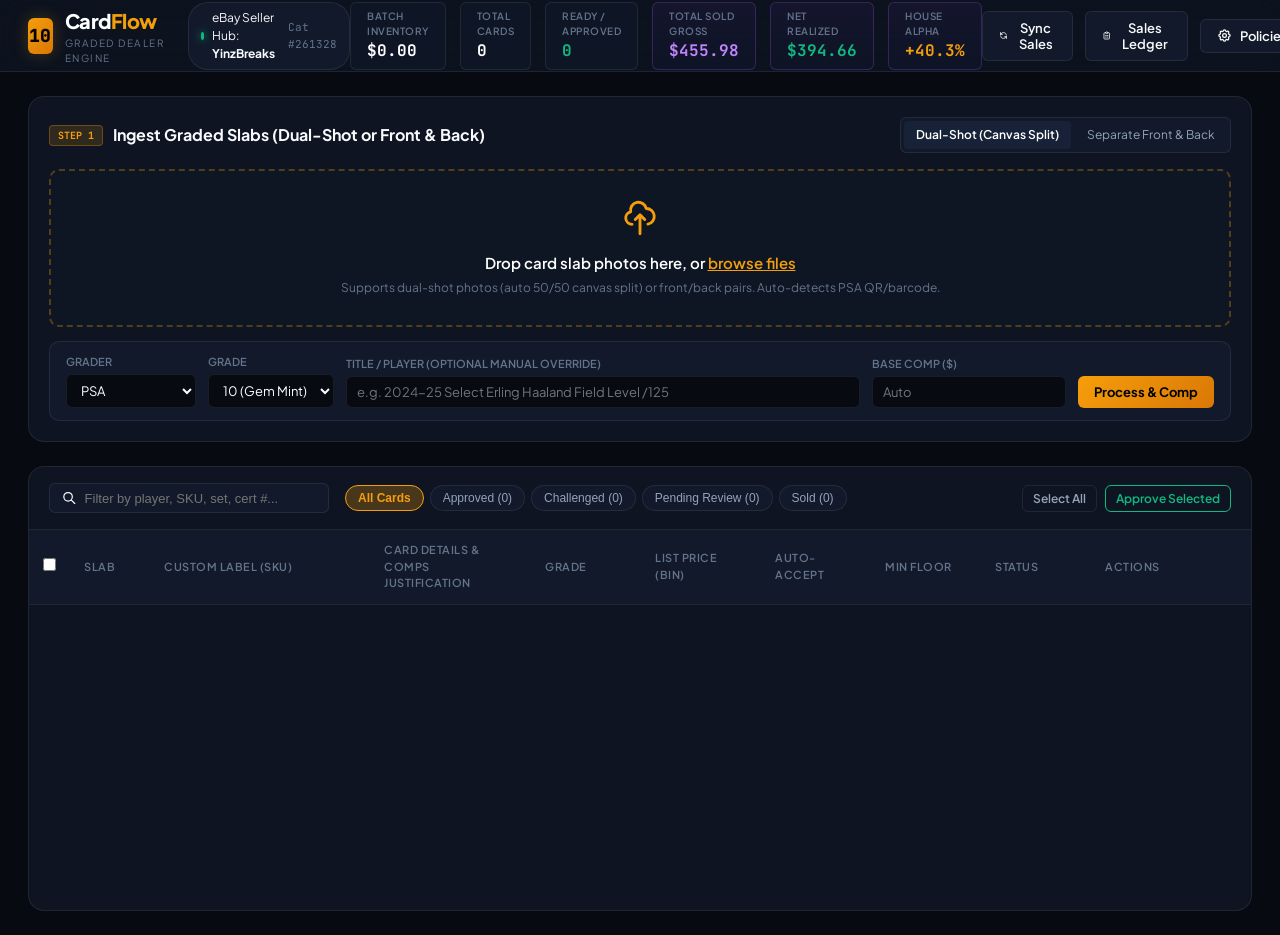
==== commit e3d33142: "feat: implement realized sales ledger, dynamic house alpha comp calibration, and eBay sale ingestion" ====
--- a/web/index.html
+++ b/web/index.html
@@ -31,7 +31,7 @@
         </div>
       </div>
 
-      <!-- Batch Aggregate KPI Metrics -->
+      <!-- Batch Aggregate KPI Metrics & Sales Realized Metrics -->
       <div class="batch-kpis">
         <div class="kpi-card">
           <span class="kpi-title">Batch Inventory</span>
@@ -45,15 +45,36 @@
           <span class="kpi-title">Ready / Approved</span>
           <span class="kpi-val text-emerald" id="kpiApprovedCount">0</span>
         </div>
+        <!-- House Alpha & Realized Sales Pills -->
+        <div class="kpi-card kpi-sales">
+          <span class="kpi-title">Total Sold Gross</span>
+          <span class="kpi-val text-violet" id="kpiTotalSoldGross">$455.98</span>
+        </div>
+        <div class="kpi-card kpi-sales">
+          <span class="kpi-title">Net Realized</span>
+          <span class="kpi-val text-emerald" id="kpiNetRealized">$394.66</span>
+        </div>
+        <div class="kpi-card kpi-sales" title="Average beat rate of sold items vs base comps">
+          <span class="kpi-title">House Alpha</span>
+          <span class="kpi-val text-gold" id="kpiHouseAlpha">+40.3%</span>
+        </div>
       </div>
 
       <div class="header-right">
+        <button class="btn btn-secondary" id="syncSalesBtn" title="Sync sales confirmation emails via IMAP">
+          <svg width="15" height="15" fill="none" viewBox="0 0 24 24" stroke="currentColor"><path stroke-linecap="round" stroke-linejoin="round" stroke-width="2" d="M4 4v5h.582m15.356 2A8.001 8.001 0 004.582 9m0 0H9m11 11v-5h-.581m0 0a8.003 8.003 0 01-15.357-2m15.357 2H15"/></svg>
+          <span id="syncSalesText">Sync Sales</span>
+        </button>
+        <button class="btn btn-secondary" id="viewSalesLedgerBtn" title="View persistent sales ledger and realized profit metrics">
+          <svg width="15" height="15" fill="none" viewBox="0 0 24 24" stroke="currentColor"><path stroke-linecap="round" stroke-linejoin="round" stroke-width="2" d="M9 5H7a2 2 0 00-2 2v12a2 2 0 002 2h10a2 2 0 002-2V7a2 2 0 00-2-2h-2M9 5a2 2 0 002 2h2a2 2 0 002-2M9 5a2 2 0 012-2h2a2 2 0 012 2m-3 7h3m-3 4h3m-6-4h.01M9 16h.01"/></svg>
+          Sales Ledger
+        </button>
         <button class="btn btn-secondary" id="openSettingsBtn">
-          <svg width="16" height="16" fill="none" viewBox="0 0 24 24" stroke="currentColor"><path stroke-linecap="round" stroke-linejoin="round" stroke-width="2" d="M10.325 4.317c.426-1.756 2.924-1.756 3.35 0a1.724 1.724 0 002.573 1.066c1.543-.94 3.31.826 2.37 2.37a1.724 1.724 0 001.065 2.572c1.756.426 1.756 2.924 0 3.35a1.724 1.724 0 00-1.066 2.573c.94 1.543-.826 3.31-2.37 2.37a1.724 1.724 0 00-2.572 1.065c-.426 1.756-2.924 1.756-3.35 0a1.724 1.724 0 00-2.573-1.066c-1.543.94-3.31-.826-2.37-2.37a1.724 1.724 0 00-1.065-2.572c-1.756-.426-1.756-2.924 0-3.35a1.724 1.724 0 001.066-2.573c-.94-1.543.826-3.31 2.37-2.37.996.608 2.296.07 2.572-1.065z"/><path stroke-linecap="round" stroke-linejoin="round" stroke-width="2" d="M15 12a3 3 0 11-6 0 3 3 0 016 0z"/></svg>
+          <svg width="15" height="15" fill="none" viewBox="0 0 24 24" stroke="currentColor"><path stroke-linecap="round" stroke-linejoin="round" stroke-width="2" d="M10.325 4.317c.426-1.756 2.924-1.756 3.35 0a1.724 1.724 0 002.573 1.066c1.543-.94 3.31.826 2.37 2.37a1.724 1.724 0 001.065 2.572c1.756.426 1.756 2.924 0 3.35a1.724 1.724 0 00-1.066 2.573c.94 1.543-.826 3.31-2.37 2.37a1.724 1.724 0 00-2.572 1.065c-.426 1.756-2.924 1.756-3.35 0a1.724 1.724 0 00-2.573-1.066c-1.543.94-3.31-.826-2.37-2.37a1.724 1.724 0 00-1.065-2.572c-1.756-.426-1.756-2.924 0-3.35a1.724 1.724 0 001.066-2.573c-.94-1.543.826-3.31 2.37-2.37.996.608 2.296.07 2.572-1.065z"/><path stroke-linecap="round" stroke-linejoin="round" stroke-width="2" d="M15 12a3 3 0 11-6 0 3 3 0 016 0z"/></svg>
           Policies
         </button>
         <button class="btn btn-primary btn-glow" id="exportEbayBtn">
-          <svg width="16" height="16" fill="none" viewBox="0 0 24 24" stroke="currentColor"><path stroke-linecap="round" stroke-linejoin="round" stroke-width="2" d="M4 16v1a3 3 0 003 3h10a3 3 0 003-3v-1m-4-8l-4-4m0 0L8 8m4-4v12"/></svg>
+          <svg width="15" height="15" fill="none" viewBox="0 0 24 24" stroke="currentColor"><path stroke-linecap="round" stroke-linejoin="round" stroke-width="2" d="M4 16v1a3 3 0 003 3h10a3 3 0 003-3v-1m-4-8l-4-4m0 0L8 8m4-4v12"/></svg>
           Export eBay Template
         </button>
       </div>
@@ -102,7 +123,10 @@
               <span class="badge-tag" id="batchCountBadge">0 SLABS QUEUED</span>
               <span class="batch-detail" id="batchDetailText">Ready for bulk ingestion</span>
             </div>
-            <button class="btn btn-sm btn-secondary" id="clearBatchBtn" type="button">Clear Batch</button>
+            <div class="batch-actions" style="display: flex; gap: 8px; align-items: center;">
+              <button class="btn btn-sm btn-primary" id="batchProcessNowBtn" type="button">⚡ Process & Comp Now</button>
+              <button class="btn btn-sm btn-secondary" id="clearBatchBtn" type="button">Clear</button>
+            </div>
           </div>
 
           <div class="upload-progress-wrap" id="uploadProgressWrap" style="display: none;">
@@ -161,6 +185,7 @@
               <button class="pill" data-filter="APPROVED">Approved (<span id="countApproved">0</span>)</button>
               <button class="pill" data-filter="CHALLENGED">Challenged (<span id="countChallenged">0</span>)</button>
               <button class="pill" data-filter="COMPED">Pending Review (<span id="countComped">0</span>)</button>
+              <button class="pill" data-filter="SOLD">Sold (<span id="countSold">0</span>)</button>
             </div>
           </div>
           <div class="toolbar-right">
@@ -443,6 +468,121 @@
     </div>
   </div>
 
-  <script src="/app.js?v=3"></script>
+  <!-- SALES LEDGER MODAL -->
+  <div class="modal-backdrop" id="salesLedgerModal">
+    <div class="modal-card modal-card-wide">
+      <div class="modal-header">
+        <div class="modal-title-wrap">
+          <span class="badge-tag badge-tag-violet">REALIZED PERFORMANCE</span>
+          <h2>eBay Sales Ledger & Dynamic House Alpha</h2>
+          <p class="modal-subtitle">Tracking completed liquidations, eBay net proceeds, and historical comp beat rates</p>
+        </div>
+        <div class="modal-header-actions" style="display: flex; gap: 8px; align-items: center;">
+          <button class="btn btn-sm btn-primary" id="openRecordSaleBtn">+ Record Sale</button>
+          <button class="btn btn-sm btn-secondary" id="ledgerSyncSalesBtn">Sync Email</button>
+          <button class="modal-close" id="closeSalesLedgerModalBtn">&times;</button>
+        </div>
+      </div>
+
+      <!-- Ledger Summary Stats -->
+      <div class="ledger-stats-strip">
+        <div class="ledger-stat-box">
+          <span class="l-stat-label">Total Realized Gross</span>
+          <span class="l-stat-val text-violet" id="ledgerTotalGross">$455.98</span>
+        </div>
+        <div class="ledger-stat-box">
+          <span class="l-stat-label">Net Realized Payout</span>
+          <span class="l-stat-val text-emerald" id="ledgerNetPayout">$394.66</span>
+        </div>
+        <div class="ledger-stat-box">
+          <span class="l-stat-label">House Alpha (vs Comps)</span>
+          <span class="l-stat-val text-gold" id="ledgerHouseAlpha">+40.3%</span>
+        </div>
+        <div class="ledger-stat-box">
+          <span class="l-stat-label">Completed Orders</span>
+          <span class="l-stat-val" id="ledgerOrderCount">3</span>
+        </div>
+      </div>
+
+      <!-- Sales Table -->
+      <div class="ledger-table-wrap">
+        <table class="ledger-table">
+          <thead>
+            <tr>
+              <th width="60">Slab</th>
+              <th>SKU / Card Details</th>
+              <th width="150">Order / Date</th>
+              <th width="140">Buyer</th>
+              <th width="110" style="text-align: right;">Sold Price</th>
+              <th width="120" style="text-align: right;">Net Payout</th>
+              <th width="110" style="text-align: center;">Beat Comp</th>
+              <th width="120">Ship By</th>
+            </tr>
+          </thead>
+          <tbody id="salesLedgerBody">
+            <!-- Rendered by app.js -->
+          </tbody>
+        </table>
+      </div>
+    </div>
+  </div>
+
+  <!-- RECORD MANUAL SALE MODAL -->
+  <div class="modal-backdrop" id="recordSaleModal">
+    <div class="modal-card">
+      <div class="modal-header">
+        <div class="modal-title-wrap">
+          <span class="badge-tag">MANUAL SALE ENTRY</span>
+          <h2>Record Completed Sale</h2>
+        </div>
+        <button class="modal-close" id="closeRecordSaleModalBtn">&times;</button>
+      </div>
+      <div class="modal-card-content">
+        <div class="form-group">
+          <label>Select Staged Card (or enter SKU below)</label>
+          <select id="saleCardSelect">
+            <option value="">-- Choose active staged card --</option>
+          </select>
+        </div>
+        <div class="form-group">
+          <label>Custom Label (SKU)</label>
+          <input type="text" id="manualSaleSku" placeholder="e.g. FCB-SELECT-219-PSA10">
+        </div>
+        <div class="form-row" style="display: flex; gap: 10px;">
+          <div class="form-group" style="flex: 1;">
+            <label>Realized Sold Price ($)</label>
+            <input type="number" step="0.01" id="manualSalePrice" placeholder="e.g. 150.00" required>
+          </div>
+          <div class="form-group" style="flex: 1;">
+            <label>Shipping Revenue ($)</label>
+            <input type="number" step="0.01" id="manualSaleShipping" value="5.00">
+          </div>
+        </div>
+        <div class="form-row" style="display: flex; gap: 10px;">
+          <div class="form-group" style="flex: 1;">
+            <label>Buyer Handle</label>
+            <input type="text" id="manualSaleBuyer" placeholder="e.g. card_collector_99">
+          </div>
+          <div class="form-group" style="flex: 1;">
+            <label>eBay Order ID (Optional)</label>
+            <input type="text" id="manualSaleOrderId" placeholder="e.g. 01-15220-99412">
+          </div>
+        </div>
+        <div class="form-row" style="display: flex; gap: 10px;">
+          <div class="form-group" style="flex: 1;">
+            <label>Sold Date</label>
+            <input type="date" id="manualSaleDate">
+          </div>
+          <div class="form-group" style="flex: 1;">
+            <label>Ship By Deadline</label>
+            <input type="text" id="manualSaleShipBy" placeholder="e.g. Within 2 business days">
+          </div>
+        </div>
+        <button class="btn btn-primary" id="submitManualSaleBtn" style="width: 100%;">Record Liquidation & Update Alpha</button>
+      </div>
+    </div>
+  </div>
+
+  <script src="/app.js?v=4"></script>
 </body>
 </html>
--- a/style.css
+++ b/style.css
@@ -626,6 +626,16 @@
   background: var(--bg-card-hover);
 }
 
+@keyframes rowPulseGlow {
+  0% { background: rgba(245, 158, 11, 0.35); }
+  50% { background: rgba(245, 158, 11, 0.15); }
+  100% { background: transparent; }
+}
+
+.card-grid-table tbody tr.row-just-added {
+  animation: rowPulseGlow 3s ease-out;
+}
+
 /* Row Items */
 .slab-thumb-wrap {
   width: 52px;
@@ -1414,3 +1424,155 @@
 .form-group input:focus {
   border-color: var(--psa-gold);
 }
+
+/* Color Utilities */
+.text-violet {
+  color: #c084fc !important;
+}
+
+.text-gold {
+  color: var(--psa-gold) !important;
+}
+
+.badge-tag-violet {
+  background: rgba(192, 132, 252, 0.15) !important;
+  color: #d8b4fe !important;
+  border-color: rgba(192, 132, 252, 0.4) !important;
+}
+
+/* Header Sales KPIs */
+.kpi-card.kpi-sales {
+  background: linear-gradient(180deg, rgba(147, 51, 234, 0.08) 0%, rgba(15, 23, 42, 0.6) 100%);
+  border-color: rgba(168, 85, 247, 0.25);
+}
+
+.kpi-card.kpi-sales:hover {
+  border-color: rgba(168, 85, 247, 0.5);
+  box-shadow: 0 4px 12px rgba(168, 85, 247, 0.15);
+}
+
+/* Alpha Boost Tag / Badge */
+.badge-alpha-boost {
+  display: inline-flex;
+  align-items: center;
+  gap: 4px;
+  background: linear-gradient(135deg, rgba(168, 85, 247, 0.2) 0%, rgba(245, 158, 11, 0.2) 100%);
+  border: 1px solid rgba(216, 180, 254, 0.4);
+  color: #f3e8ff;
+  font-size: 10px;
+  font-weight: 700;
+  letter-spacing: 0.5px;
+  padding: 3px 7px;
+  border-radius: 4px;
+  text-transform: uppercase;
+  box-shadow: 0 0 10px rgba(168, 85, 247, 0.2);
+  animation: alphaShimmer 3s infinite alternate;
+}
+
+@keyframes alphaShimmer {
+  0% { border-color: rgba(216, 180, 254, 0.4); box-shadow: 0 0 6px rgba(168, 85, 247, 0.2); }
+  100% { border-color: rgba(245, 158, 11, 0.6); box-shadow: 0 0 12px rgba(245, 158, 11, 0.35); }
+}
+
+/* Wide Modal for Sales Ledger */
+.modal-card.modal-card-wide {
+  width: 95vw;
+  max-width: 1200px;
+  max-height: 90vh;
+  display: flex;
+  flex-direction: column;
+}
+
+.modal-subtitle {
+  font-size: 12px;
+  color: var(--text-muted);
+  margin-top: 4px;
+}
+
+.ledger-stats-strip {
+  display: grid;
+  grid-template-columns: repeat(4, 1fr);
+  gap: 12px;
+  padding: 16px 24px;
+  background: rgba(15, 23, 42, 0.6);
+  border-bottom: 1px solid var(--border-color);
+}
+
+.ledger-stat-box {
+  display: flex;
+  flex-direction: column;
+  gap: 4px;
+}
+
+.l-stat-label {
+  font-size: 11px;
+  text-transform: uppercase;
+  color: var(--text-muted);
+  font-weight: 600;
+  letter-spacing: 0.5px;
+}
+
+.l-stat-val {
+  font-family: var(--font-mono);
+  font-size: 20px;
+  font-weight: 700;
+  color: #fff;
+}
+
+.ledger-table-wrap {
+  overflow-y: auto;
+  max-height: 60vh;
+  padding: 0 24px 24px;
+}
+
+.ledger-table {
+  width: 100%;
+  border-collapse: collapse;
+  text-align: left;
+  font-size: 13px;
+}
+
+.ledger-table th {
+  position: sticky;
+  top: 0;
+  background: var(--bg-card);
+  color: var(--text-muted);
+  font-size: 11px;
+  text-transform: uppercase;
+  letter-spacing: 0.5px;
+  padding: 12px 10px;
+  font-weight: 600;
+  border-bottom: 1px solid var(--border-color);
+  z-index: 2;
+}
+
+.ledger-table td {
+  padding: 12px 10px;
+  border-bottom: 1px solid rgba(255, 255, 255, 0.05);
+  vertical-align: middle;
+}
+
+.ledger-table tr:hover {
+  background: rgba(255, 255, 255, 0.02);
+}
+
+.alpha-beat-pill {
+  display: inline-block;
+  padding: 3px 8px;
+  border-radius: 4px;
+  font-family: var(--font-mono);
+  font-size: 11px;
+  font-weight: 700;
+}
+
+.alpha-beat-high {
+  background: rgba(16, 185, 129, 0.15);
+  color: #34d399;
+  border: 1px solid rgba(16, 185, 129, 0.3);
+}
+
+.alpha-beat-mid {
+  background: rgba(245, 158, 11, 0.15);
+  color: #fbbf24;
+  border: 1px solid rgba(245, 158, 11, 0.3);
+}
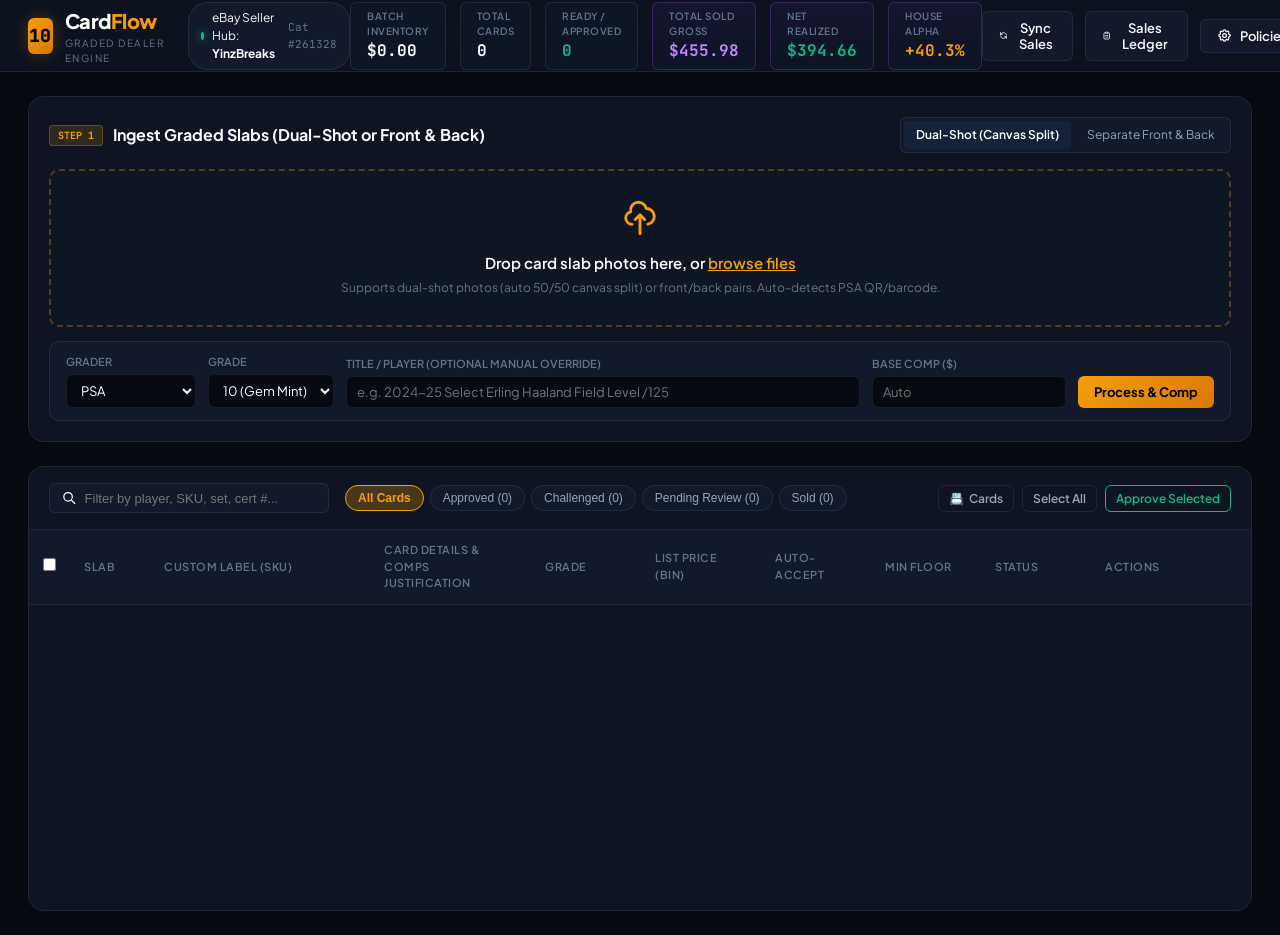
==== commit 06d5e739: "feat(mobile): add mobile dealer cards, camera capture CTA, touch navigation, and responsive drawers" ====
--- a/web/index.html
+++ b/web/index.html
@@ -112,6 +112,17 @@
               <h3>Drop card slab photos here, or <span class="browse-link">browse files</span></h3>
               <p class="drop-hint">Supports dual-shot photos (auto 50/50 canvas split) or front/back pairs. Auto-detects PSA QR/barcode.</p>
             </div>
+            <div class="mobile-drop-cta">
+              <button type="button" class="btn btn-primary btn-sm mobile-camera-btn" id="mobileCameraBtn">
+                <svg width="18" height="18" fill="none" viewBox="0 0 24 24" stroke="currentColor"><path stroke-linecap="round" stroke-linejoin="round" stroke-width="2" d="M3 9a2 2 0 012-2h.93a2 2 0 001.664-.89l.812-1.22A2 2 0 0110.07 4h3.86a2 2 0 011.664.89l.812 1.22A2 2 0 0018.07 7H19a2 2 0 012 2v9a2 2 0 01-2 2H5a2 2 0 01-2-2V9z"/><circle cx="12" cy="13" r="4" stroke-linecap="round" stroke-linejoin="round" stroke-width="2"/></svg>
+                Snap Slab Camera
+              </button>
+              <button type="button" class="btn btn-secondary btn-sm mobile-browse-btn" id="mobileBrowseBtn">
+                <svg width="18" height="18" fill="none" viewBox="0 0 24 24" stroke="currentColor"><path stroke-linecap="round" stroke-linejoin="round" stroke-width="2" d="M4 16l4.586-4.586a2 2 0 012.828 0L16 16m-2-2l1.586-1.586a2 2 0 012.828 0L20 14m-6-6h.01M6 20h12a2 2 0 002-2V6a2 2 0 00-2-2H6a2 2 0 00-2 2v12a2 2 0 002 2z"/></svg>
+                Choose Photos
+              </button>
+            </div>
+            <input type="file" id="cameraInput" accept="image/*" capture="environment" style="display: none;">
             <input type="file" id="fileInput" accept="image/jpeg,image/png" multiple style="display: none;">
             <input type="file" id="frontInput" accept="image/jpeg,image/png" multiple style="display: none;">
             <input type="file" id="backInput" accept="image/jpeg,image/png" multiple style="display: none;">
@@ -189,12 +200,16 @@
             </div>
           </div>
           <div class="toolbar-right">
+            <button class="btn btn-outline btn-sm view-toggle-btn" id="viewToggleBtn" title="Switch between Desktop Table and Mobile Cards layout">
+              <span id="viewToggleIcon">📇</span>
+              <span id="viewToggleText">Cards</span>
+            </button>
             <button class="btn btn-outline btn-sm" id="selectAllBtn">Select All</button>
             <button class="btn btn-outline-success btn-sm" id="approveSelectedBtn">Approve Selected</button>
           </div>
         </div>
 
-        <div class="table-container">
+        <div class="table-container" id="tableContainer">
           <table class="card-grid-table">
             <thead>
               <tr>
@@ -217,6 +232,11 @@
           <div class="table-empty-state" id="tableEmptyState" style="display: none;">
             <p>No cards match your filter criteria.</p>
           </div>
+        </div>
+
+        <!-- Touch-Optimized Mobile Cards Container -->
+        <div class="mobile-cards-container" id="mobileCardsContainer" style="display: none;">
+          <!-- Dynamically populated mobile card items -->
         </div>
       </section>
     </main>
@@ -583,6 +603,26 @@
     </div>
   </div>
 
+  <!-- MOBILE BOTTOM NAVIGATION BAR -->
+  <nav class="mobile-bottom-nav" id="mobileBottomNav">
+    <button class="mobile-nav-item active" id="mNavScan" type="button">
+      <svg width="20" height="20" fill="none" viewBox="0 0 24 24" stroke="currentColor"><path stroke-linecap="round" stroke-linejoin="round" stroke-width="2" d="M3 9a2 2 0 012-2h.93a2 2 0 001.664-.89l.812-1.22A2 2 0 0110.07 4h3.86a2 2 0 011.664.89l.812 1.22A2 2 0 0018.07 7H19a2 2 0 012 2v9a2 2 0 01-2 2H5a2 2 0 01-2-2V9z"/><circle cx="12" cy="13" r="4" stroke-linecap="round" stroke-linejoin="round" stroke-width="2"/></svg>
+      <span>Snap</span>
+    </button>
+    <button class="mobile-nav-item" id="mNavInventory" type="button">
+      <svg width="20" height="20" fill="none" viewBox="0 0 24 24" stroke="currentColor"><path stroke-linecap="round" stroke-linejoin="round" stroke-width="2" d="M19 11H5m14 0a2 2 0 012 2v6a2 2 0 01-2 2H5a2 2 0 01-2-2v-6a2 2 0 012-2m14 0V9a2 2 0 00-2-2M5 11V9a2 2 0 012-2m0 0V5a2 2 0 012-2h6a2 2 0 012 2v2M7 7h10"/></svg>
+      <span>Inventory</span>
+    </button>
+    <button class="mobile-nav-item" id="mNavLedger" type="button">
+      <svg width="20" height="20" fill="none" viewBox="0 0 24 24" stroke="currentColor"><path stroke-linecap="round" stroke-linejoin="round" stroke-width="2" d="M9 19v-6a2 2 0 00-2-2H5a2 2 0 00-2 2v6a2 2 0 002 2h2a2 2 0 002-2zm0 0V9a2 2 0 012-2h2a2 2 0 012 2v10m-6 0a2 2 0 002 2h2a2 2 0 002-2m0 0V5a2 2 0 012-2h2a2 2 0 012 2v14a2 2 0 01-2 2h-2a2 2 0 01-2-2z"/></svg>
+      <span>Ledger</span>
+    </button>
+    <button class="mobile-nav-item" id="mNavExport" type="button">
+      <svg width="20" height="20" fill="none" viewBox="0 0 24 24" stroke="currentColor"><path stroke-linecap="round" stroke-linejoin="round" stroke-width="2" d="M4 16v1a3 3 0 003 3h10a3 3 0 003-3v-1m-4-8l-4-4m0 0L8 8m4-4v12"/></svg>
+      <span>Export</span>
+    </button>
+  </nav>
+
   <script src="/app.js?v=4"></script>
 </body>
 </html>
--- a/style.css
+++ b/style.css
@@ -1576,3 +1576,498 @@
   color: #fbbf24;
   border: 1px solid rgba(245, 158, 11, 0.3);
 }
+
+/* ==========================================================================
+   MOBILE RESPONSIVE & MOBILE-FIRST DEALER SYSTEM
+   ========================================================================== */
+
+.mobile-drop-cta {
+  display: none;
+  gap: 10px;
+  margin-top: 14px;
+  justify-content: center;
+  flex-wrap: wrap;
+}
+
+.mobile-camera-btn, .mobile-browse-btn {
+  display: inline-flex;
+  align-items: center;
+  gap: 6px;
+  padding: 8px 16px;
+  font-size: 13px;
+  font-weight: 600;
+  border-radius: var(--radius-sm);
+  cursor: pointer;
+}
+
+.mobile-camera-btn {
+  background: linear-gradient(135deg, var(--accent-gold), #d97706);
+  color: #000;
+  border: none;
+  box-shadow: 0 4px 12px rgba(245, 158, 11, 0.3);
+}
+
+.view-toggle-btn {
+  display: inline-flex;
+  align-items: center;
+  gap: 5px;
+}
+
+/* Mobile Bottom Navigation Bar */
+.mobile-bottom-nav {
+  position: fixed;
+  bottom: 0;
+  left: 0;
+  right: 0;
+  height: 64px;
+  background: rgba(15, 23, 42, 0.96);
+  backdrop-filter: blur(16px);
+  -webkit-backdrop-filter: blur(16px);
+  border-top: 1px solid var(--border-color);
+  z-index: 900;
+  display: none;
+  justify-content: space-around;
+  align-items: center;
+  padding: 0 10px;
+  padding-bottom: env(safe-area-inset-bottom);
+  box-shadow: 0 -8px 24px rgba(0, 0, 0, 0.6);
+}
+
+.mobile-nav-item {
+  flex: 1;
+  display: flex;
+  flex-direction: column;
+  align-items: center;
+  justify-content: center;
+  gap: 4px;
+  background: transparent;
+  border: none;
+  color: var(--text-muted);
+  font-size: 11px;
+  font-weight: 600;
+  padding: 6px 0;
+  cursor: pointer;
+  transition: all 0.2s ease;
+  min-height: 48px;
+}
+
+.mobile-nav-item svg {
+  transition: transform 0.2s ease, stroke 0.2s ease;
+}
+
+.mobile-nav-item.active {
+  color: var(--accent-gold);
+}
+
+.mobile-nav-item.active svg {
+  stroke: var(--accent-gold);
+  transform: translateY(-2px);
+}
+
+/* Mobile Cards Container */
+.mobile-cards-container {
+  display: grid;
+  grid-template-columns: 1fr;
+  gap: 12px;
+  padding: 8px 0;
+}
+
+.dealer-mobile-card {
+  background: var(--bg-card);
+  border: 1px solid var(--border-color);
+  border-radius: var(--radius-md);
+  padding: 14px;
+  display: flex;
+  flex-direction: column;
+  gap: 12px;
+  box-shadow: 0 4px 16px rgba(0, 0, 0, 0.35);
+  transition: transform 0.2s ease, border-color 0.2s ease;
+}
+
+.dealer-mobile-card:active {
+  border-color: rgba(245, 158, 11, 0.5);
+}
+
+.mobile-card-header {
+  display: flex;
+  gap: 12px;
+  align-items: flex-start;
+}
+
+.mobile-slab-thumb-wrap {
+  width: 58px;
+  height: 80px;
+  flex-shrink: 0;
+  border-radius: var(--radius-sm);
+  overflow: hidden;
+  border: 1px solid rgba(245, 158, 11, 0.3);
+  background: #000;
+  position: relative;
+  cursor: pointer;
+}
+
+.mobile-slab-thumb-wrap img {
+  width: 100%;
+  height: 100%;
+  object-fit: cover;
+}
+
+.mobile-card-meta {
+  flex: 1;
+  min-width: 0;
+  display: flex;
+  flex-direction: column;
+  gap: 4px;
+}
+
+.mobile-sku-row {
+  display: flex;
+  justify-content: space-between;
+  align-items: center;
+  gap: 6px;
+}
+
+.mobile-sku {
+  font-family: var(--font-mono);
+  font-size: 11px;
+  font-weight: 700;
+  color: var(--accent-gold);
+  white-space: nowrap;
+  overflow: hidden;
+  text-overflow: ellipsis;
+}
+
+.mobile-badges {
+  display: flex;
+  gap: 5px;
+  flex-shrink: 0;
+}
+
+.mobile-card-title {
+  font-size: 13px;
+  font-weight: 600;
+  color: #fff;
+  line-height: 1.35;
+  display: -webkit-box;
+  -webkit-line-clamp: 2;
+  -webkit-box-orient: vertical;
+  overflow: hidden;
+}
+
+.mobile-card-sub {
+  font-size: 11px;
+  color: var(--text-muted);
+}
+
+.mobile-pricing-grid {
+  display: grid;
+  grid-template-columns: 1fr 1fr 1fr;
+  gap: 8px;
+  background: rgba(0, 0, 0, 0.25);
+  padding: 10px;
+  border-radius: var(--radius-sm);
+  border: 1px solid rgba(255, 255, 255, 0.05);
+}
+
+.mobile-price-chip {
+  display: flex;
+  flex-direction: column;
+  gap: 3px;
+}
+
+.mobile-price-label {
+  font-size: 10px;
+  text-transform: uppercase;
+  color: var(--text-muted);
+  font-weight: 700;
+  letter-spacing: 0.5px;
+}
+
+.mobile-price-input {
+  width: 100%;
+  height: 36px;
+  background: var(--bg-dark);
+  border: 1px solid var(--border-color);
+  border-radius: 6px;
+  color: #fff;
+  font-family: var(--font-mono);
+  font-size: 13px;
+  font-weight: 700;
+  text-align: center;
+  padding: 0 4px;
+}
+
+.mobile-price-input:focus {
+  border-color: var(--accent-gold);
+  outline: none;
+  background: #0f172a;
+}
+
+.mobile-card-actions {
+  display: flex;
+  gap: 8px;
+  align-items: center;
+  justify-content: space-between;
+  padding-top: 4px;
+  border-top: 1px solid rgba(255, 255, 255, 0.05);
+}
+
+.mobile-action-btn-group {
+  display: flex;
+  gap: 6px;
+}
+
+/* ==========================================================================
+   TABLET & DESKTOP RESPONSIVE BREAKPOINTS
+   ========================================================================== */
+
+@media (max-width: 1200px) {
+  .app-header {
+    flex-wrap: wrap;
+    gap: 12px;
+  }
+  .header-kpis {
+    order: 3;
+    width: 100%;
+    overflow-x: auto;
+    padding-bottom: 6px;
+  }
+}
+
+@media (max-width: 992px) {
+  .app-layout {
+    padding: 12px;
+  }
+  .ingestion-section {
+    padding: 16px;
+  }
+  .upload-meta-grid {
+    grid-template-columns: 1fr 1fr;
+  }
+  .dealer-table-section {
+    padding: 14px;
+  }
+  .modal-body {
+    grid-template-columns: 1fr;
+  }
+  .modal-col-left {
+    border-right: none;
+    border-bottom: 1px solid var(--border-color);
+  }
+}
+
+/* ==========================================================================
+   MOBILE SCREEN BREAKPOINT (<= 768px)
+   ========================================================================== */
+
+@media (max-width: 768px) {
+  body {
+    padding-bottom: calc(75px + env(safe-area-inset-bottom));
+  }
+
+  .app-layout {
+    padding: 8px 10px;
+    gap: 12px;
+  }
+
+  /* Header adjustments */
+  .app-header {
+    padding: 10px 12px;
+    border-radius: var(--radius-md);
+    display: flex;
+    flex-direction: column;
+    align-items: stretch;
+    gap: 10px;
+  }
+
+  .header-left {
+    display: flex;
+    justify-content: space-between;
+    align-items: center;
+    width: 100%;
+  }
+
+  .brand-text h1 {
+    font-size: 18px;
+  }
+
+  .ebay-status-pill {
+    padding: 4px 8px;
+    font-size: 11px;
+  }
+
+  .status-cat {
+    display: none;
+  }
+
+  .header-kpis {
+    display: flex;
+    gap: 8px;
+    overflow-x: auto;
+    white-space: nowrap;
+    -webkit-overflow-scrolling: touch;
+    scrollbar-width: none;
+    padding: 2px 0 6px;
+    width: 100%;
+  }
+
+  .header-kpis::-webkit-scrollbar {
+    display: none;
+  }
+
+  .kpi-card {
+    min-width: 115px;
+    flex: 0 0 auto;
+    padding: 8px 10px;
+    border-radius: 8px;
+  }
+
+  .kpi-val {
+    font-size: 15px;
+  }
+
+  .header-right {
+    display: none; /* Accessible via bottom nav and mobile quick actions */
+  }
+
+  /* Ingestion Dropzone on Mobile */
+  .ingestion-section {
+    padding: 12px;
+  }
+
+  .section-header {
+    flex-direction: column;
+    align-items: flex-start;
+    gap: 8px;
+  }
+
+  .upload-box-wrapper {
+    padding: 16px 12px;
+  }
+
+  .drop-text h3 {
+    font-size: 14px;
+  }
+
+  .drop-hint {
+    font-size: 11px;
+    display: none;
+  }
+
+  .mobile-drop-cta {
+    display: flex;
+  }
+
+  .upload-meta-grid {
+    grid-template-columns: 1fr;
+    gap: 8px;
+  }
+
+  /* Table Toolbar */
+  .table-toolbar {
+    flex-direction: column;
+    align-items: stretch;
+    gap: 10px;
+  }
+
+  .toolbar-left {
+    flex-direction: column;
+    align-items: stretch;
+    gap: 8px;
+  }
+
+  .search-box {
+    width: 100%;
+  }
+
+  .filter-pills {
+    overflow-x: auto;
+    white-space: nowrap;
+    padding-bottom: 4px;
+    -webkit-overflow-scrolling: touch;
+    scrollbar-width: none;
+  }
+
+  .filter-pills::-webkit-scrollbar {
+    display: none;
+  }
+
+  .toolbar-right {
+    justify-content: space-between;
+    width: 100%;
+  }
+
+  /* Mobile Bottom Navigation */
+  .mobile-bottom-nav {
+    display: flex;
+  }
+
+  /* Mobile Card Layout vs Table */
+  .table-container {
+    display: none; /* Hidden by default on mobile unless toggled */
+  }
+
+  .mobile-cards-container {
+    display: grid;
+  }
+
+  /* Full Screen / Bottom Sheet Modals on Mobile */
+  .modal-backdrop {
+    align-items: flex-end;
+    padding: 0;
+  }
+
+  .modal-card, .modal-card-wide {
+    width: 100vw;
+    max-width: 100vw;
+    max-height: 94vh;
+    height: 94vh;
+    border-radius: 20px 20px 0 0;
+    margin: 0;
+    display: flex;
+    flex-direction: column;
+  }
+
+  .modal-header {
+    padding: 14px 16px;
+  }
+
+  .modal-body {
+    flex: 1;
+    overflow-y: auto;
+    -webkit-overflow-scrolling: touch;
+  }
+
+  .modal-col-left {
+    padding: 14px;
+  }
+
+  .flip-card-viewport {
+    width: 220px;
+    height: 310px;
+  }
+
+  .modal-col-right {
+    padding: 14px;
+  }
+
+  .floating-nav-btn {
+    display: none; /* Replaced by in-modal touch navigation */
+  }
+
+  /* Sales Ledger Modal Mobile */
+  .ledger-stats-strip {
+    grid-template-columns: 1fr 1fr;
+    gap: 10px;
+    padding: 14px;
+  }
+
+  .ledger-table-wrap {
+    padding: 0 12px 14px;
+  }
+
+  .l-stat-val {
+    font-size: 16px;
+  }
+}
+
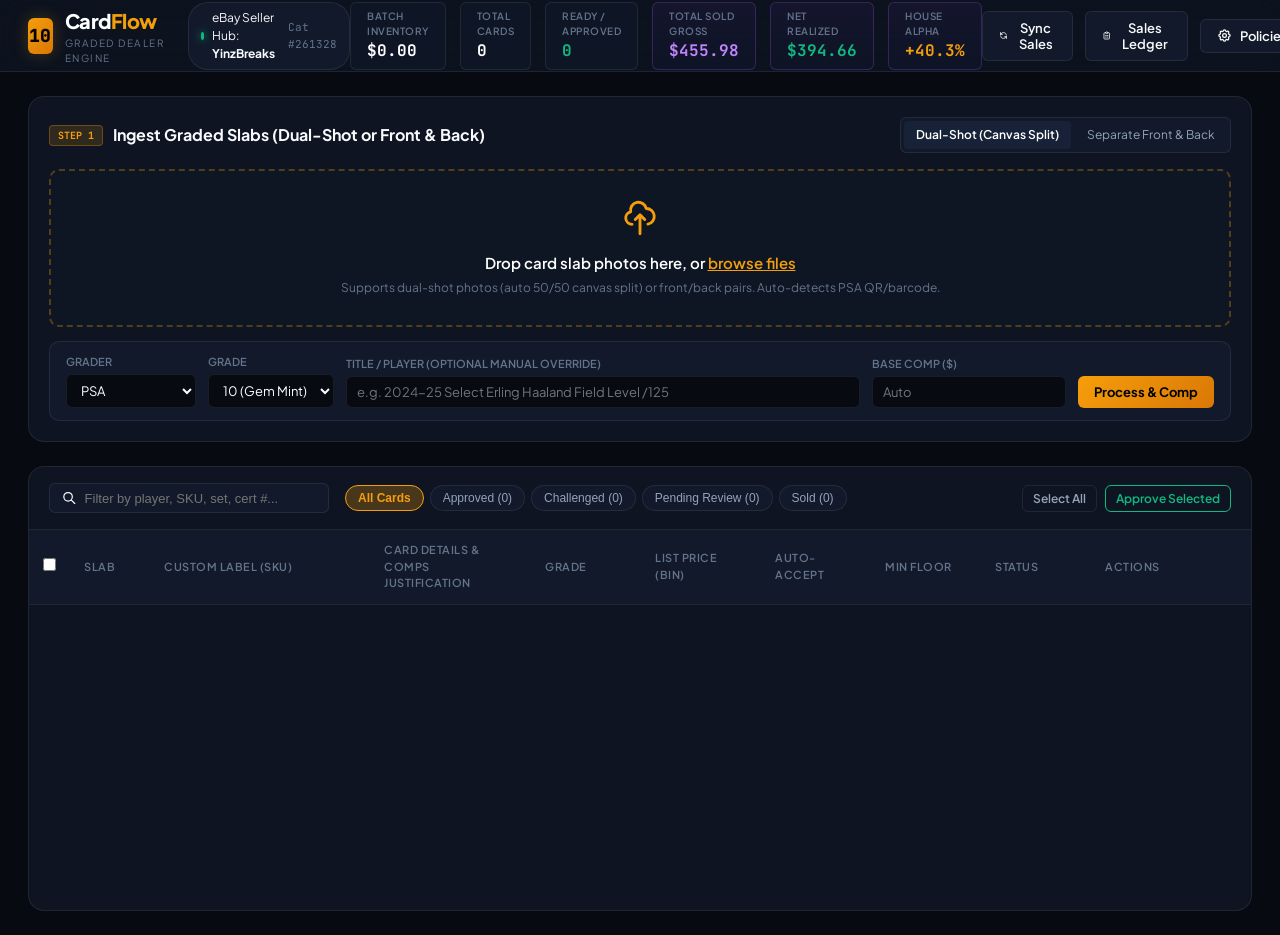
==== commit b64f42c2: "fix(inspect): eliminate portrait image slicing, load full-res uncompressed scans in modal, add verif" ====
--- a/web/index.html
+++ b/web/index.html
@@ -9,6 +9,8 @@
   <link rel="preconnect" href="https://fonts.gstatic.com" crossorigin>
   <link href="https://fonts.googleapis.com/css2?family=JetBrains+Mono:wght@400;500;600;700&family=Plus+Jakarta+Sans:wght@300;400;500;600;700;800&display=swap" rel="stylesheet">
   <link rel="stylesheet" href="/style.css?v=3">
+  <!-- Barcode scanner for auto-decoding PSA/BGS certs in-browser -->
+  <script src="https://unpkg.com/@zxing/library@latest/umd/index.min.js"></script>
 </head>
 <body>
   <div class="app-layout">
@@ -112,17 +114,6 @@
               <h3>Drop card slab photos here, or <span class="browse-link">browse files</span></h3>
               <p class="drop-hint">Supports dual-shot photos (auto 50/50 canvas split) or front/back pairs. Auto-detects PSA QR/barcode.</p>
             </div>
-            <div class="mobile-drop-cta">
-              <button type="button" class="btn btn-primary btn-sm mobile-camera-btn" id="mobileCameraBtn">
-                <svg width="18" height="18" fill="none" viewBox="0 0 24 24" stroke="currentColor"><path stroke-linecap="round" stroke-linejoin="round" stroke-width="2" d="M3 9a2 2 0 012-2h.93a2 2 0 001.664-.89l.812-1.22A2 2 0 0110.07 4h3.86a2 2 0 011.664.89l.812 1.22A2 2 0 0018.07 7H19a2 2 0 012 2v9a2 2 0 01-2 2H5a2 2 0 01-2-2V9z"/><circle cx="12" cy="13" r="4" stroke-linecap="round" stroke-linejoin="round" stroke-width="2"/></svg>
-                Snap Slab Camera
-              </button>
-              <button type="button" class="btn btn-secondary btn-sm mobile-browse-btn" id="mobileBrowseBtn">
-                <svg width="18" height="18" fill="none" viewBox="0 0 24 24" stroke="currentColor"><path stroke-linecap="round" stroke-linejoin="round" stroke-width="2" d="M4 16l4.586-4.586a2 2 0 012.828 0L16 16m-2-2l1.586-1.586a2 2 0 012.828 0L20 14m-6-6h.01M6 20h12a2 2 0 002-2V6a2 2 0 00-2-2H6a2 2 0 00-2 2v12a2 2 0 002 2z"/></svg>
-                Choose Photos
-              </button>
-            </div>
-            <input type="file" id="cameraInput" accept="image/*" capture="environment" style="display: none;">
             <input type="file" id="fileInput" accept="image/jpeg,image/png" multiple style="display: none;">
             <input type="file" id="frontInput" accept="image/jpeg,image/png" multiple style="display: none;">
             <input type="file" id="backInput" accept="image/jpeg,image/png" multiple style="display: none;">
@@ -200,16 +191,12 @@
             </div>
           </div>
           <div class="toolbar-right">
-            <button class="btn btn-outline btn-sm view-toggle-btn" id="viewToggleBtn" title="Switch between Desktop Table and Mobile Cards layout">
-              <span id="viewToggleIcon">📇</span>
-              <span id="viewToggleText">Cards</span>
-            </button>
             <button class="btn btn-outline btn-sm" id="selectAllBtn">Select All</button>
             <button class="btn btn-outline-success btn-sm" id="approveSelectedBtn">Approve Selected</button>
           </div>
         </div>
 
-        <div class="table-container" id="tableContainer">
+        <div class="table-container">
           <table class="card-grid-table">
             <thead>
               <tr>
@@ -233,11 +220,6 @@
             <p>No cards match your filter criteria.</p>
           </div>
         </div>
-
-        <!-- Touch-Optimized Mobile Cards Container -->
-        <div class="mobile-cards-container" id="mobileCardsContainer" style="display: none;">
-          <!-- Dynamically populated mobile card items -->
-        </div>
       </section>
     </main>
   </div>
@@ -318,9 +300,57 @@
             <p id="modalJustificationText" class="rationale-text"></p>
           </div>
 
+          <!-- Card Identity & Slab Data Editor -->
+          <div class="card-identity-editor" style="background: rgba(255,255,255,0.02); border: 1px solid var(--border-color); border-radius: var(--radius-sm); padding: 12px 14px; margin-bottom: 14px;">
+            <div style="display: flex; justify-content: space-between; align-items: center; margin-bottom: 10px;">
+              <span style="font-size: 12px; font-weight: 700; text-transform: uppercase; color: var(--psa-gold); letter-spacing: 0.5px;">Card Identity & Slab Data</span>
+              <span style="font-size: 11px; color: var(--text-muted);">Edit fields to re-calibrate listing</span>
+            </div>
+            <div style="display: grid; grid-template-columns: 2fr 1fr; gap: 8px; margin-bottom: 8px;">
+              <div>
+                <label style="font-size: 10px; text-transform: uppercase; color: var(--text-muted); display: block; margin-bottom: 2px;">Card Title</label>
+                <input type="text" id="modalEditTitle" style="width: 100%; background: var(--bg-dark); border: 1px solid var(--border-color); color: #fff; padding: 6px 8px; border-radius: 4px; font-size: 12px;">
+              </div>
+              <div>
+                <label style="font-size: 10px; text-transform: uppercase; color: var(--text-muted); display: block; margin-bottom: 2px;">Player / Subject</label>
+                <input type="text" id="modalEditPlayer" style="width: 100%; background: var(--bg-dark); border: 1px solid var(--border-color); color: #fff; padding: 6px 8px; border-radius: 4px; font-size: 12px;">
+              </div>
+            </div>
+            <div style="display: grid; grid-template-columns: 1.5fr 1fr 1fr 1fr; gap: 8px;">
+              <div>
+                <label style="font-size: 10px; text-transform: uppercase; color: var(--text-muted); display: block; margin-bottom: 2px;">Set & Brand</label>
+                <input type="text" id="modalEditSet" style="width: 100%; background: var(--bg-dark); border: 1px solid var(--border-color); color: #fff; padding: 6px 8px; border-radius: 4px; font-size: 12px;">
+              </div>
+              <div>
+                <label style="font-size: 10px; text-transform: uppercase; color: var(--text-muted); display: block; margin-bottom: 2px;">Card #</label>
+                <input type="text" id="modalEditCardNum" style="width: 100%; background: var(--bg-dark); border: 1px solid var(--border-color); color: #fff; padding: 6px 8px; border-radius: 4px; font-size: 12px;">
+              </div>
+              <div>
+                <label style="font-size: 10px; text-transform: uppercase; color: var(--text-muted); display: block; margin-bottom: 2px;">PSA Cert #</label>
+                <input type="text" id="modalEditCert" style="width: 100%; background: var(--bg-dark); border: 1px solid var(--border-color); color: #fff; padding: 6px 8px; border-radius: 4px; font-size: 12px;">
+              </div>
+              <div>
+                <label style="font-size: 10px; text-transform: uppercase; color: var(--text-muted); display: block; margin-bottom: 2px;">Base Comp ($)</label>
+                <input type="number" id="modalEditBaseComp" step="0.01" style="width: 100%; background: var(--bg-dark); border: 1px solid var(--border-color); color: #fff; padding: 6px 8px; border-radius: 4px; font-size: 12px;">
+              </div>
+            </div>
+          </div>
+
           <!-- Recent Historical Comps Table -->
           <div class="comps-table-wrap">
-            <h4>Recent Comparable Sales</h4>
+            <div style="display: flex; align-items: center; justify-content: space-between; margin-bottom: 10px; flex-wrap: wrap; gap: 8px;">
+              <h4>Recent Comparable Sales</h4>
+              <div style="display: flex; gap: 8px;">
+                <a id="modalEbaySoldLink" href="https://www.ebay.com/sch/i.html?_nkw=psa+10&LH_Sold=1&LH_Complete=1" target="_blank" class="btn btn-secondary btn-xs" style="text-decoration: none; font-size: 11px; padding: 5px 10px; display: inline-flex; align-items: center; gap: 4px;">
+                  <svg width="12" height="12" fill="none" viewBox="0 0 24 24" stroke="currentColor"><path stroke-linecap="round" stroke-linejoin="round" stroke-width="2" d="M10 6H6a2 2 0 00-2 2v10a2 2 0 002 2h10a2 2 0 002-2v-4M14 4h6m0 0v6m0-6L10 14"/></svg>
+                  Search eBay Sold Comps ↗
+                </a>
+                <a id="modal130PointLink" href="https://130point.com/cards/" target="_blank" class="btn btn-secondary btn-xs" style="text-decoration: none; font-size: 11px; padding: 5px 10px; display: inline-flex; align-items: center; gap: 4px;">
+                  <svg width="12" height="12" fill="none" viewBox="0 0 24 24" stroke="currentColor"><path stroke-linecap="round" stroke-linejoin="round" stroke-width="2" d="M10 6H6a2 2 0 00-2 2v10a2 2 0 002 2h10a2 2 0 002-2v-4M14 4h6m0 0v6m0-6L10 14"/></svg>
+                  130Point Comps ↗
+                </a>
+              </div>
+            </div>
             <table class="comps-table">
               <thead>
                 <tr>
@@ -603,26 +633,6 @@
     </div>
   </div>
 
-  <!-- MOBILE BOTTOM NAVIGATION BAR -->
-  <nav class="mobile-bottom-nav" id="mobileBottomNav">
-    <button class="mobile-nav-item active" id="mNavScan" type="button">
-      <svg width="20" height="20" fill="none" viewBox="0 0 24 24" stroke="currentColor"><path stroke-linecap="round" stroke-linejoin="round" stroke-width="2" d="M3 9a2 2 0 012-2h.93a2 2 0 001.664-.89l.812-1.22A2 2 0 0110.07 4h3.86a2 2 0 011.664.89l.812 1.22A2 2 0 0018.07 7H19a2 2 0 012 2v9a2 2 0 01-2 2H5a2 2 0 01-2-2V9z"/><circle cx="12" cy="13" r="4" stroke-linecap="round" stroke-linejoin="round" stroke-width="2"/></svg>
-      <span>Snap</span>
-    </button>
-    <button class="mobile-nav-item" id="mNavInventory" type="button">
-      <svg width="20" height="20" fill="none" viewBox="0 0 24 24" stroke="currentColor"><path stroke-linecap="round" stroke-linejoin="round" stroke-width="2" d="M19 11H5m14 0a2 2 0 012 2v6a2 2 0 01-2 2H5a2 2 0 01-2-2v-6a2 2 0 012-2m14 0V9a2 2 0 00-2-2M5 11V9a2 2 0 012-2m0 0V5a2 2 0 012-2h6a2 2 0 012 2v2M7 7h10"/></svg>
-      <span>Inventory</span>
-    </button>
-    <button class="mobile-nav-item" id="mNavLedger" type="button">
-      <svg width="20" height="20" fill="none" viewBox="0 0 24 24" stroke="currentColor"><path stroke-linecap="round" stroke-linejoin="round" stroke-width="2" d="M9 19v-6a2 2 0 00-2-2H5a2 2 0 00-2 2v6a2 2 0 002 2h2a2 2 0 002-2zm0 0V9a2 2 0 012-2h2a2 2 0 012 2v10m-6 0a2 2 0 002 2h2a2 2 0 002-2m0 0V5a2 2 0 012-2h2a2 2 0 012 2v14a2 2 0 01-2 2h-2a2 2 0 01-2-2z"/></svg>
-      <span>Ledger</span>
-    </button>
-    <button class="mobile-nav-item" id="mNavExport" type="button">
-      <svg width="20" height="20" fill="none" viewBox="0 0 24 24" stroke="currentColor"><path stroke-linecap="round" stroke-linejoin="round" stroke-width="2" d="M4 16v1a3 3 0 003 3h10a3 3 0 003-3v-1m-4-8l-4-4m0 0L8 8m4-4v12"/></svg>
-      <span>Export</span>
-    </button>
-  </nav>
-
   <script src="/app.js?v=4"></script>
 </body>
 </html>
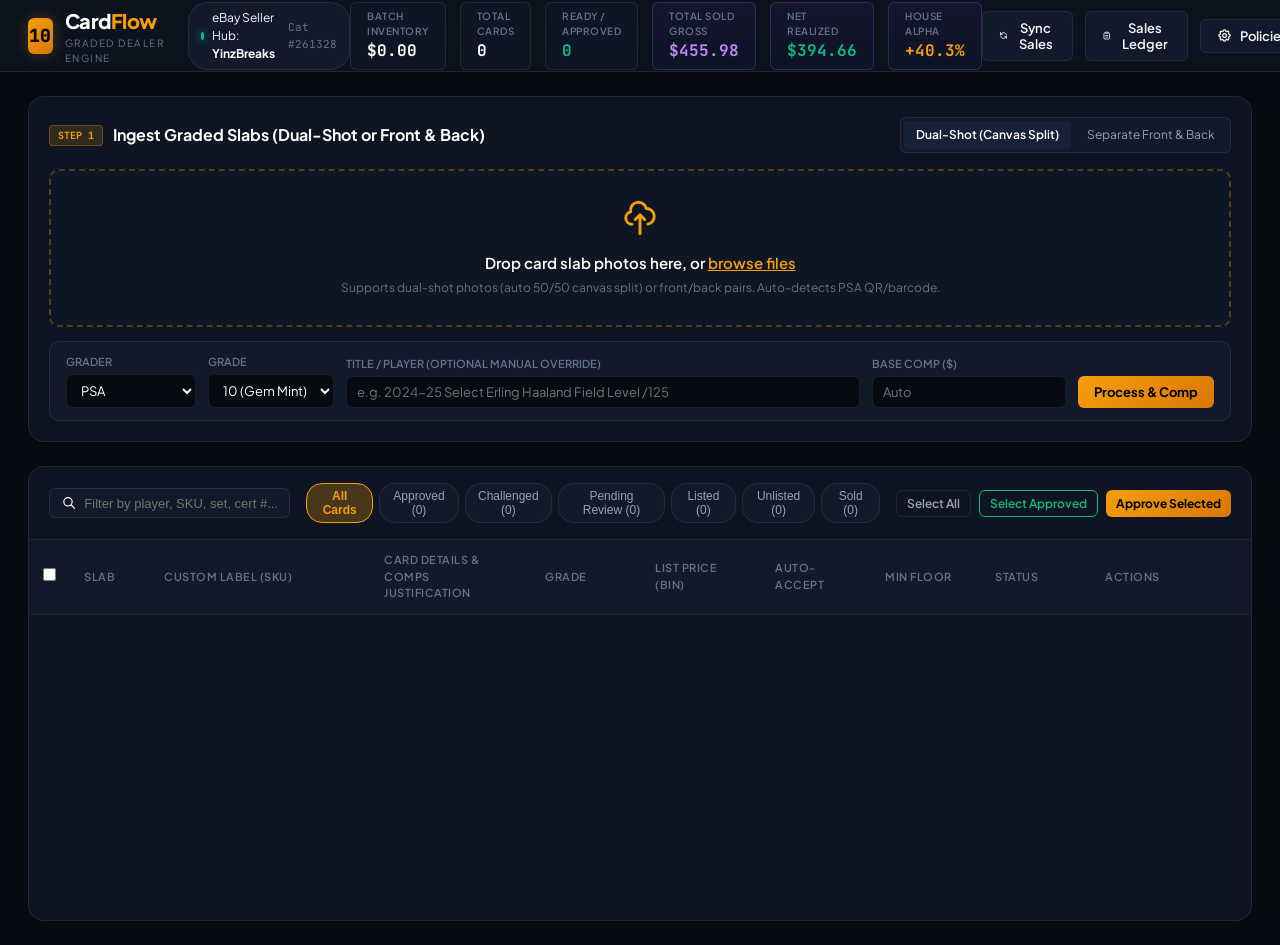
==== commit 8af4909f: "feat: double-listing prevention, unlist/relist lifecycle audit, dated batch export, and ebay api set" ====
--- a/web/index.html
+++ b/web/index.html
@@ -187,12 +187,15 @@
               <button class="pill" data-filter="APPROVED">Approved (<span id="countApproved">0</span>)</button>
               <button class="pill" data-filter="CHALLENGED">Challenged (<span id="countChallenged">0</span>)</button>
               <button class="pill" data-filter="COMPED">Pending Review (<span id="countComped">0</span>)</button>
+              <button class="pill" data-filter="LISTED">Listed (<span id="countListed">0</span>)</button>
+              <button class="pill" data-filter="UNLISTED">Unlisted (<span id="countUnlisted">0</span>)</button>
               <button class="pill" data-filter="SOLD">Sold (<span id="countSold">0</span>)</button>
             </div>
           </div>
           <div class="toolbar-right">
             <button class="btn btn-outline btn-sm" id="selectAllBtn">Select All</button>
-            <button class="btn btn-outline-success btn-sm" id="approveSelectedBtn">Approve Selected</button>
+            <button class="btn btn-outline-success btn-sm" id="selectApprovedBtn">Select Approved</button>
+            <button class="btn btn-primary btn-sm" id="approveSelectedBtn">Approve Selected</button>
           </div>
         </div>
 
@@ -417,6 +420,19 @@
                 Approve & Save Pricing
               </button>
             </div>
+
+            <!-- Lifecycle & Diligent Audit Log Timeline -->
+            <div class="lifecycle-timeline" id="modalLifecycleSection">
+              <div class="timeline-header">
+                <span style="font-size: 11px; font-weight: 700; text-transform: uppercase; color: var(--psa-gold); letter-spacing: 0.5px;">Listing Lifecycle & Audit History</span>
+                <div style="display: flex; gap: 6px;" id="modalLifecycleActionBtns">
+                  <!-- Populated by JS: Unlist or Relist button -->
+                </div>
+              </div>
+              <div class="timeline-list" id="modalStatusTimelineList">
+                <!-- Timeline items populated by JS -->
+              </div>
+            </div>
           </div>
         </div>
       </div>
@@ -446,6 +462,17 @@
           <div class="stat-box">
             <span class="stat-label">Category Target</span>
             <span class="stat-val">261328 (Singles)</span>
+          </div>
+        </div>
+
+        <div class="batch-folder-banner" style="background: rgba(16, 185, 129, 0.08); border: 1px solid rgba(16, 185, 129, 0.3); border-radius: var(--radius-sm); padding: 12px 14px; margin-bottom: 14px;">
+          <div style="display: flex; align-items: center; justify-content: space-between; margin-bottom: 6px;">
+            <span style="font-size: 11px; font-weight: 700; color: #4ade80; text-transform: uppercase;">📁 Batch Asset Folder & Upload Protection</span>
+            <span class="badge-tag tag-emerald" id="exportBatchNameTag">9_7_28_upload</span>
+          </div>
+          <p style="font-size: 12px; color: var(--text-secondary); margin: 0 0 6px 0;">All card images have been placed into the dated folder below, and cards are now flagged as <strong style="color: #4ade80;">LISTED</strong> with <code style="color: var(--psa-gold);">P:UPC = Does not apply</code> to strictly prevent double-listing.</p>
+          <div style="display: flex; align-items: center; gap: 8px;">
+            <code id="exportBatchFolderPath" style="background: var(--bg-dark); padding: 4px 8px; border-radius: 4px; font-size: 12px; color: var(--psa-gold); border: 1px solid var(--border-color);">assets/9_7_28_upload</code>
           </div>
         </div>
 
@@ -512,6 +539,13 @@
         <div class="form-group">
           <label>Public CDN Base URL</label>
           <input type="text" id="settingCdn" value="https://cdn.jsdelivr.net/gh/YinzBreaks/ebay-card-assets@main">
+        </div>
+        <div class="form-group" style="border-top: 1px solid var(--border-color); padding-top: 12px; margin-top: 12px;">
+          <label style="color: var(--psa-gold); font-weight: 700;">eBay Developer API Key (Official TOS-Compliant Comps)</label>
+          <p style="font-size: 11px; color: var(--text-muted); margin-bottom: 8px;">Enter your official eBay Developer App ID / Cert ID or OAuth token for direct Browse API comp queries without any web scraping risk.</p>
+          <input type="text" id="settingEbayAppId" placeholder="App ID (Client ID)" style="margin-bottom: 6px;">
+          <input type="password" id="settingEbayCertId" placeholder="Cert ID (Client Secret)" style="margin-bottom: 6px;">
+          <input type="password" id="settingEbayToken" placeholder="User OAuth / Auth'n'Auth Token (Optional)">
         </div>
         <button class="btn btn-primary" id="saveSettingsBtn" style="width: 100%;">Save Policy Settings</button>
       </div>
--- a/style.css
+++ b/style.css
@@ -818,6 +818,87 @@
   border: 1px solid rgba(245, 158, 11, 0.3);
 }
 
+.status-tag.LISTED {
+  background: rgba(34, 197, 94, 0.2);
+  color: #4ade80;
+  border: 1px solid rgba(34, 197, 94, 0.5);
+  box-shadow: 0 0 8px rgba(34, 197, 94, 0.2);
+}
+
+.status-tag.UNLISTED {
+  background: rgba(234, 88, 12, 0.15);
+  color: #fb923c;
+  border: 1px solid rgba(234, 88, 12, 0.35);
+}
+
+.status-tag.SOLD {
+  background: rgba(139, 92, 246, 0.2);
+  color: #c084fc;
+  border: 1px solid rgba(139, 92, 246, 0.4);
+}
+
+.btn-outline-warning {
+  background: transparent;
+  border: 1px solid rgba(245, 158, 11, 0.5);
+  color: #fbbf24;
+}
+
+.btn-outline-warning:hover {
+  background: rgba(245, 158, 11, 0.15);
+}
+
+.lifecycle-timeline {
+  margin-top: 14px;
+  background: rgba(255, 255, 255, 0.02);
+  border: 1px solid var(--border-color);
+  border-radius: var(--radius-sm);
+  padding: 12px 14px;
+}
+
+.timeline-header {
+  display: flex;
+  justify-content: space-between;
+  align-items: center;
+  margin-bottom: 8px;
+}
+
+.timeline-list {
+  display: flex;
+  flex-direction: column;
+  gap: 6px;
+}
+
+.timeline-item {
+  display: flex;
+  align-items: center;
+  justify-content: space-between;
+  font-size: 11px;
+  padding: 5px 8px;
+  border-radius: 4px;
+  background: rgba(255, 255, 255, 0.03);
+}
+
+.timeline-badge {
+  font-family: var(--font-mono);
+  font-weight: 700;
+  font-size: 10px;
+  padding: 2px 6px;
+  border-radius: 3px;
+}
+
+.batch-path-pill {
+  display: inline-flex;
+  align-items: center;
+  gap: 6px;
+  background: rgba(245, 158, 11, 0.1);
+  border: 1px solid rgba(245, 158, 11, 0.3);
+  color: var(--psa-gold);
+  padding: 4px 10px;
+  border-radius: 6px;
+  font-family: var(--font-mono);
+  font-size: 12px;
+}
+
 /* Actions in Table */
 .action-cell {
   display: flex;
@@ -1576,498 +1657,3 @@
   color: #fbbf24;
   border: 1px solid rgba(245, 158, 11, 0.3);
 }
-
-/* ==========================================================================
-   MOBILE RESPONSIVE & MOBILE-FIRST DEALER SYSTEM
-   ========================================================================== */
-
-.mobile-drop-cta {
-  display: none;
-  gap: 10px;
-  margin-top: 14px;
-  justify-content: center;
-  flex-wrap: wrap;
-}
-
-.mobile-camera-btn, .mobile-browse-btn {
-  display: inline-flex;
-  align-items: center;
-  gap: 6px;
-  padding: 8px 16px;
-  font-size: 13px;
-  font-weight: 600;
-  border-radius: var(--radius-sm);
-  cursor: pointer;
-}
-
-.mobile-camera-btn {
-  background: linear-gradient(135deg, var(--accent-gold), #d97706);
-  color: #000;
-  border: none;
-  box-shadow: 0 4px 12px rgba(245, 158, 11, 0.3);
-}
-
-.view-toggle-btn {
-  display: inline-flex;
-  align-items: center;
-  gap: 5px;
-}
-
-/* Mobile Bottom Navigation Bar */
-.mobile-bottom-nav {
-  position: fixed;
-  bottom: 0;
-  left: 0;
-  right: 0;
-  height: 64px;
-  background: rgba(15, 23, 42, 0.96);
-  backdrop-filter: blur(16px);
-  -webkit-backdrop-filter: blur(16px);
-  border-top: 1px solid var(--border-color);
-  z-index: 900;
-  display: none;
-  justify-content: space-around;
-  align-items: center;
-  padding: 0 10px;
-  padding-bottom: env(safe-area-inset-bottom);
-  box-shadow: 0 -8px 24px rgba(0, 0, 0, 0.6);
-}
-
-.mobile-nav-item {
-  flex: 1;
-  display: flex;
-  flex-direction: column;
-  align-items: center;
-  justify-content: center;
-  gap: 4px;
-  background: transparent;
-  border: none;
-  color: var(--text-muted);
-  font-size: 11px;
-  font-weight: 600;
-  padding: 6px 0;
-  cursor: pointer;
-  transition: all 0.2s ease;
-  min-height: 48px;
-}
-
-.mobile-nav-item svg {
-  transition: transform 0.2s ease, stroke 0.2s ease;
-}
-
-.mobile-nav-item.active {
-  color: var(--accent-gold);
-}
-
-.mobile-nav-item.active svg {
-  stroke: var(--accent-gold);
-  transform: translateY(-2px);
-}
-
-/* Mobile Cards Container */
-.mobile-cards-container {
-  display: grid;
-  grid-template-columns: 1fr;
-  gap: 12px;
-  padding: 8px 0;
-}
-
-.dealer-mobile-card {
-  background: var(--bg-card);
-  border: 1px solid var(--border-color);
-  border-radius: var(--radius-md);
-  padding: 14px;
-  display: flex;
-  flex-direction: column;
-  gap: 12px;
-  box-shadow: 0 4px 16px rgba(0, 0, 0, 0.35);
-  transition: transform 0.2s ease, border-color 0.2s ease;
-}
-
-.dealer-mobile-card:active {
-  border-color: rgba(245, 158, 11, 0.5);
-}
-
-.mobile-card-header {
-  display: flex;
-  gap: 12px;
-  align-items: flex-start;
-}
-
-.mobile-slab-thumb-wrap {
-  width: 58px;
-  height: 80px;
-  flex-shrink: 0;
-  border-radius: var(--radius-sm);
-  overflow: hidden;
-  border: 1px solid rgba(245, 158, 11, 0.3);
-  background: #000;
-  position: relative;
-  cursor: pointer;
-}
-
-.mobile-slab-thumb-wrap img {
-  width: 100%;
-  height: 100%;
-  object-fit: cover;
-}
-
-.mobile-card-meta {
-  flex: 1;
-  min-width: 0;
-  display: flex;
-  flex-direction: column;
-  gap: 4px;
-}
-
-.mobile-sku-row {
-  display: flex;
-  justify-content: space-between;
-  align-items: center;
-  gap: 6px;
-}
-
-.mobile-sku {
-  font-family: var(--font-mono);
-  font-size: 11px;
-  font-weight: 700;
-  color: var(--accent-gold);
-  white-space: nowrap;
-  overflow: hidden;
-  text-overflow: ellipsis;
-}
-
-.mobile-badges {
-  display: flex;
-  gap: 5px;
-  flex-shrink: 0;
-}
-
-.mobile-card-title {
-  font-size: 13px;
-  font-weight: 600;
-  color: #fff;
-  line-height: 1.35;
-  display: -webkit-box;
-  -webkit-line-clamp: 2;
-  -webkit-box-orient: vertical;
-  overflow: hidden;
-}
-
-.mobile-card-sub {
-  font-size: 11px;
-  color: var(--text-muted);
-}
-
-.mobile-pricing-grid {
-  display: grid;
-  grid-template-columns: 1fr 1fr 1fr;
-  gap: 8px;
-  background: rgba(0, 0, 0, 0.25);
-  padding: 10px;
-  border-radius: var(--radius-sm);
-  border: 1px solid rgba(255, 255, 255, 0.05);
-}
-
-.mobile-price-chip {
-  display: flex;
-  flex-direction: column;
-  gap: 3px;
-}
-
-.mobile-price-label {
-  font-size: 10px;
-  text-transform: uppercase;
-  color: var(--text-muted);
-  font-weight: 700;
-  letter-spacing: 0.5px;
-}
-
-.mobile-price-input {
-  width: 100%;
-  height: 36px;
-  background: var(--bg-dark);
-  border: 1px solid var(--border-color);
-  border-radius: 6px;
-  color: #fff;
-  font-family: var(--font-mono);
-  font-size: 13px;
-  font-weight: 700;
-  text-align: center;
-  padding: 0 4px;
-}
-
-.mobile-price-input:focus {
-  border-color: var(--accent-gold);
-  outline: none;
-  background: #0f172a;
-}
-
-.mobile-card-actions {
-  display: flex;
-  gap: 8px;
-  align-items: center;
-  justify-content: space-between;
-  padding-top: 4px;
-  border-top: 1px solid rgba(255, 255, 255, 0.05);
-}
-
-.mobile-action-btn-group {
-  display: flex;
-  gap: 6px;
-}
-
-/* ==========================================================================
-   TABLET & DESKTOP RESPONSIVE BREAKPOINTS
-   ========================================================================== */
-
-@media (max-width: 1200px) {
-  .app-header {
-    flex-wrap: wrap;
-    gap: 12px;
-  }
-  .header-kpis {
-    order: 3;
-    width: 100%;
-    overflow-x: auto;
-    padding-bottom: 6px;
-  }
-}
-
-@media (max-width: 992px) {
-  .app-layout {
-    padding: 12px;
-  }
-  .ingestion-section {
-    padding: 16px;
-  }
-  .upload-meta-grid {
-    grid-template-columns: 1fr 1fr;
-  }
-  .dealer-table-section {
-    padding: 14px;
-  }
-  .modal-body {
-    grid-template-columns: 1fr;
-  }
-  .modal-col-left {
-    border-right: none;
-    border-bottom: 1px solid var(--border-color);
-  }
-}
-
-/* ==========================================================================
-   MOBILE SCREEN BREAKPOINT (<= 768px)
-   ========================================================================== */
-
-@media (max-width: 768px) {
-  body {
-    padding-bottom: calc(75px + env(safe-area-inset-bottom));
-  }
-
-  .app-layout {
-    padding: 8px 10px;
-    gap: 12px;
-  }
-
-  /* Header adjustments */
-  .app-header {
-    padding: 10px 12px;
-    border-radius: var(--radius-md);
-    display: flex;
-    flex-direction: column;
-    align-items: stretch;
-    gap: 10px;
-  }
-
-  .header-left {
-    display: flex;
-    justify-content: space-between;
-    align-items: center;
-    width: 100%;
-  }
-
-  .brand-text h1 {
-    font-size: 18px;
-  }
-
-  .ebay-status-pill {
-    padding: 4px 8px;
-    font-size: 11px;
-  }
-
-  .status-cat {
-    display: none;
-  }
-
-  .header-kpis {
-    display: flex;
-    gap: 8px;
-    overflow-x: auto;
-    white-space: nowrap;
-    -webkit-overflow-scrolling: touch;
-    scrollbar-width: none;
-    padding: 2px 0 6px;
-    width: 100%;
-  }
-
-  .header-kpis::-webkit-scrollbar {
-    display: none;
-  }
-
-  .kpi-card {
-    min-width: 115px;
-    flex: 0 0 auto;
-    padding: 8px 10px;
-    border-radius: 8px;
-  }
-
-  .kpi-val {
-    font-size: 15px;
-  }
-
-  .header-right {
-    display: none; /* Accessible via bottom nav and mobile quick actions */
-  }
-
-  /* Ingestion Dropzone on Mobile */
-  .ingestion-section {
-    padding: 12px;
-  }
-
-  .section-header {
-    flex-direction: column;
-    align-items: flex-start;
-    gap: 8px;
-  }
-
-  .upload-box-wrapper {
-    padding: 16px 12px;
-  }
-
-  .drop-text h3 {
-    font-size: 14px;
-  }
-
-  .drop-hint {
-    font-size: 11px;
-    display: none;
-  }
-
-  .mobile-drop-cta {
-    display: flex;
-  }
-
-  .upload-meta-grid {
-    grid-template-columns: 1fr;
-    gap: 8px;
-  }
-
-  /* Table Toolbar */
-  .table-toolbar {
-    flex-direction: column;
-    align-items: stretch;
-    gap: 10px;
-  }
-
-  .toolbar-left {
-    flex-direction: column;
-    align-items: stretch;
-    gap: 8px;
-  }
-
-  .search-box {
-    width: 100%;
-  }
-
-  .filter-pills {
-    overflow-x: auto;
-    white-space: nowrap;
-    padding-bottom: 4px;
-    -webkit-overflow-scrolling: touch;
-    scrollbar-width: none;
-  }
-
-  .filter-pills::-webkit-scrollbar {
-    display: none;
-  }
-
-  .toolbar-right {
-    justify-content: space-between;
-    width: 100%;
-  }
-
-  /* Mobile Bottom Navigation */
-  .mobile-bottom-nav {
-    display: flex;
-  }
-
-  /* Mobile Card Layout vs Table */
-  .table-container {
-    display: none; /* Hidden by default on mobile unless toggled */
-  }
-
-  .mobile-cards-container {
-    display: grid;
-  }
-
-  /* Full Screen / Bottom Sheet Modals on Mobile */
-  .modal-backdrop {
-    align-items: flex-end;
-    padding: 0;
-  }
-
-  .modal-card, .modal-card-wide {
-    width: 100vw;
-    max-width: 100vw;
-    max-height: 94vh;
-    height: 94vh;
-    border-radius: 20px 20px 0 0;
-    margin: 0;
-    display: flex;
-    flex-direction: column;
-  }
-
-  .modal-header {
-    padding: 14px 16px;
-  }
-
-  .modal-body {
-    flex: 1;
-    overflow-y: auto;
-    -webkit-overflow-scrolling: touch;
-  }
-
-  .modal-col-left {
-    padding: 14px;
-  }
-
-  .flip-card-viewport {
-    width: 220px;
-    height: 310px;
-  }
-
-  .modal-col-right {
-    padding: 14px;
-  }
-
-  .floating-nav-btn {
-    display: none; /* Replaced by in-modal touch navigation */
-  }
-
-  /* Sales Ledger Modal Mobile */
-  .ledger-stats-strip {
-    grid-template-columns: 1fr 1fr;
-    gap: 10px;
-    padding: 14px;
-  }
-
-  .ledger-table-wrap {
-    padding: 0 12px 14px;
-  }
-
-  .l-stat-val {
-    font-size: 16px;
-  }
-}
-
